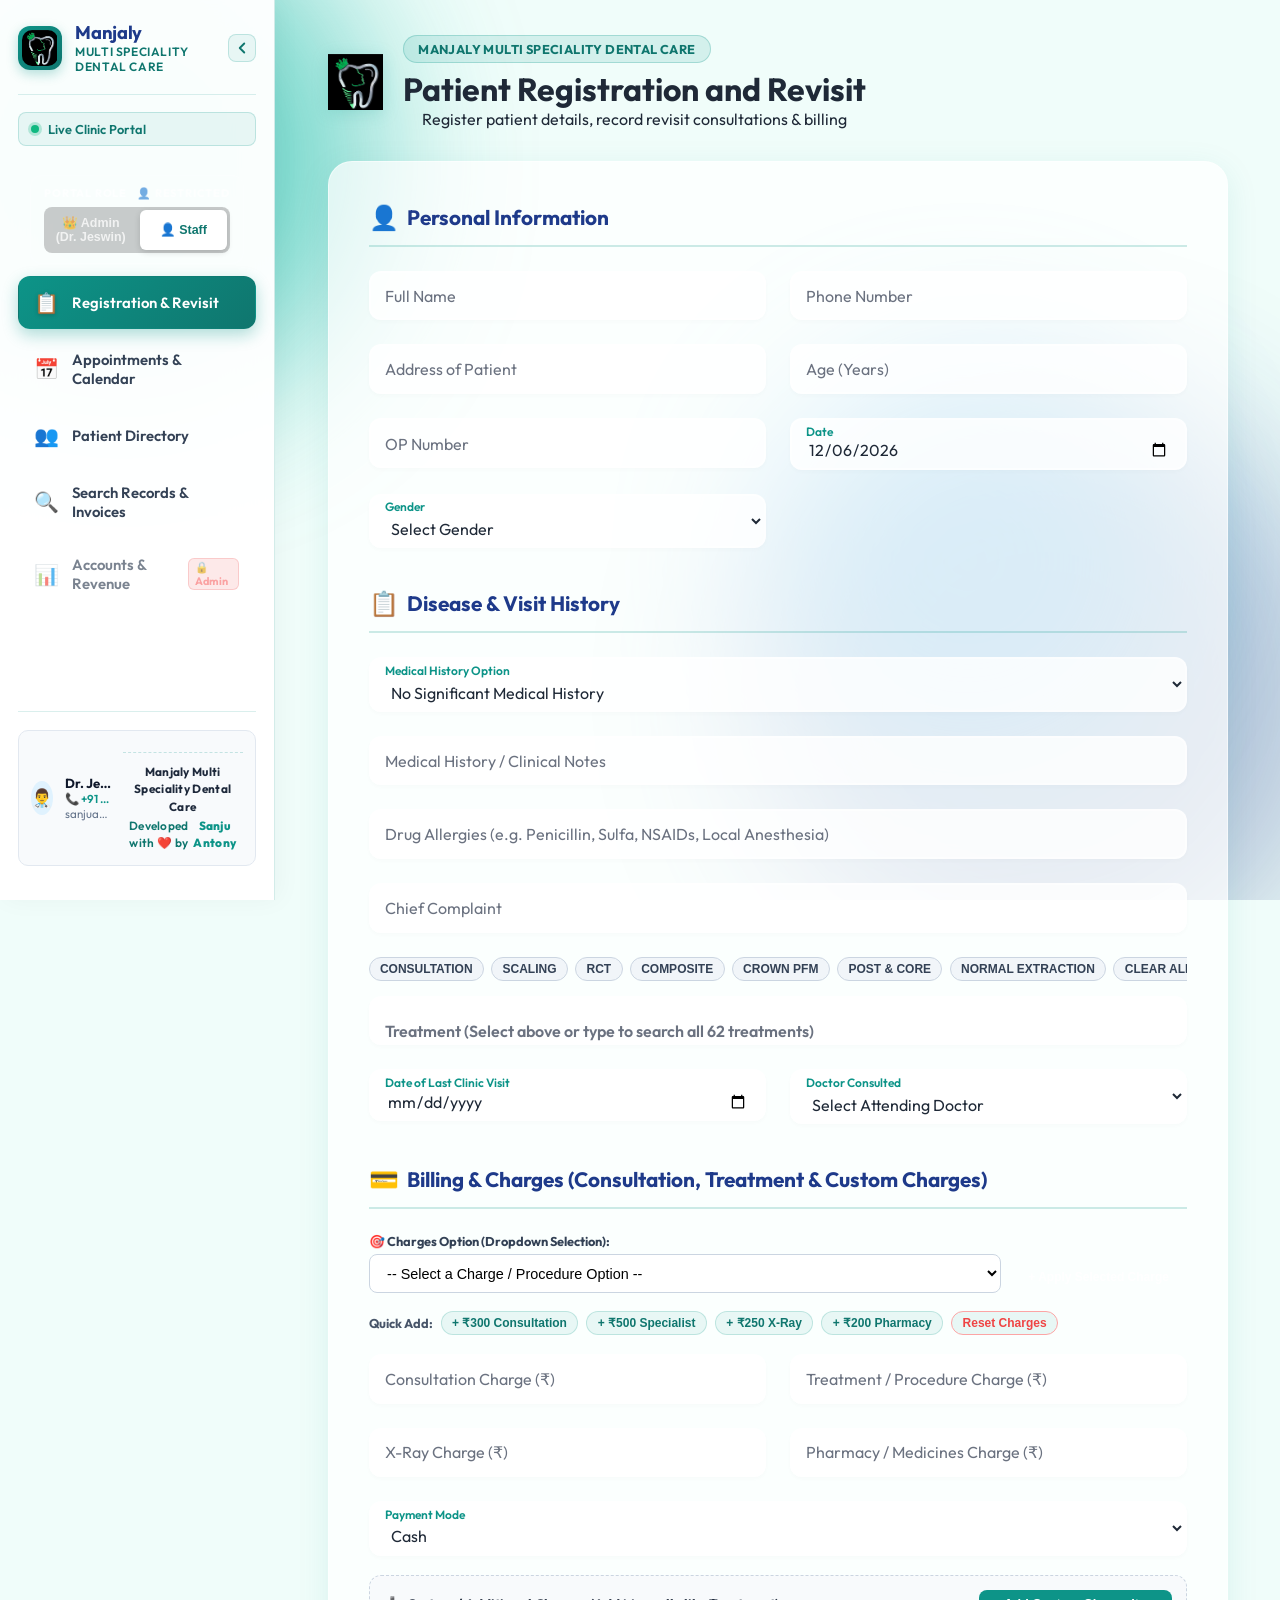
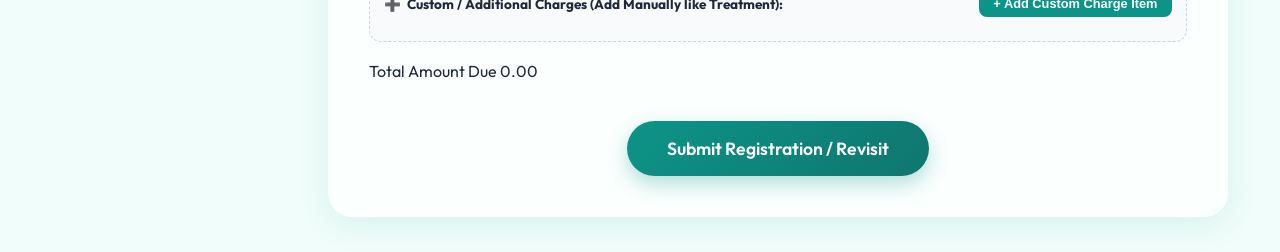
==== index.html @ 7c8c8ed0 "feat: add charges dropdown, manual treatment/custom charges, invoice treatment details & custom char" ====
<!DOCTYPE html>
<html lang="en">
<head>
    <meta charset="UTF-8">
    <meta name="viewport" content="width=device-width, initial-scale=1.0">
    <meta name="description" content="Patient Registration and Revisit Portal">
    <title>Patient Registration and Revisit</title>
    <!-- Favicon -->
    <link rel="icon" href="data:image/svg+xml,%3Csvg xmlns='http://www.w3.org/2000/svg' viewBox='0 0 24 24' fill='%230d9488'%3E%3Cpath d='M19 10.5h-5.5V5c0-.83-.67-1.5-1.5-1.5s-1.5.67-1.5 1.5v5.5H5c-.83 0-1.5.67-1.5 1.5s.67 1.5 1.5 1.5h5.5V19c0 .83.67 1.5 1.5 1.5s1.5-.67 1.5-1.5v-5.5H19c.83 0 1.5-.67 1.5-1.5s-.67-1.5-1.5-1.5z'/%3E%3C/svg%3E" type="image/svg+xml">
    
    <!-- Google Fonts -->
    <link rel="preconnect" href="https://fonts.googleapis.com">
    <link rel="preconnect" href="https://fonts.gstatic.com" crossorigin>
    <link href="https://fonts.googleapis.com/css2?family=Outfit:wght@300;400;500;600;700&display=swap" rel="stylesheet">
    
    <!-- CSS -->
    <link rel="stylesheet" href="style.css">
</head>
<body>
    <div class="background-shapes">
        <div class="shape shape-1"></div>
        <div class="shape shape-2"></div>
        <div class="shape shape-3"></div>
    </div>

    <div class="app-layout">
        <!-- Sidebar Navigation -->
        <aside class="app-sidebar" id="appSidebar">
            <div class="sidebar-brand">
                <div class="sidebar-brand-icon">
                    <img src="assets/img/logo.png" alt="Manjaly Dental Care" class="sidebar-brand-logo">
                </div>
                <div class="sidebar-brand-info">
                    <h2>Manjaly</h2>
                    <span>Multi Speciality Dental Care</span>
                </div>
                <button type="button" class="sidebar-collapse-btn" id="sidebarCollapseBtn" title="Minimize Sidebar" aria-label="Minimize sidebar">
                    <svg width="18" height="18" viewBox="0 0 24 24" fill="none" stroke="currentColor" stroke-width="2.5" stroke-linecap="round" stroke-linejoin="round"><path d="M15 18l-6-6 6-6"/></svg>
                </button>
                <button type="button" class="sidebar-close-btn" id="sidebarCloseBtn" aria-label="Close menu">&times;</button>
            </div>

            <div class="sidebar-status-pill">
                <span class="status-dot"></span>
                <span>Live Clinic Portal</span>
            </div>

            <nav class="sidebar-nav">
                <a href="index.html" class="sidebar-link active" data-tooltip="Registration & Revisit">
                    <span class="nav-icon">📋</span>
                    <span>Registration & Revisit</span>
                </a>
                <a href="appointments.html" class="sidebar-link" data-tooltip="Appointments & Calendar">
                    <span class="nav-icon">📅</span>
                    <span>Appointments & Calendar</span>
                </a>
                <a href="patients.html" class="sidebar-link" data-tooltip="Patient Directory">
                    <span class="nav-icon">👥</span>
                    <span>Patient Directory</span>
                </a>
                <a href="search.html" class="sidebar-link" data-tooltip="Search Records & Invoices">
                    <span class="nav-icon">🔍</span>
                    <span>Search Records & Invoices</span>
                </a>
                <a href="accounts.html" class="sidebar-link" data-tooltip="Accounts & Revenue">
                    <span class="nav-icon">📊</span>
                    <span>Accounts & Revenue</span>
                </a>
                <a href="pharmacy.html" class="sidebar-link" data-tooltip="Pharmacy & Stock" style="display: none !important;">
                    <span class="nav-icon">💊</span>
                    <span>Pharmacy & Stock</span>
                </a>
            </nav>

            <div class="sidebar-footer">
                <div class="sidebar-doctor-card">
                    <div class="doctor-avatar-circle">👨‍⚕️</div>
                    <div class="doctor-meta-info">
                        <div class="doc-name">Dr. Jeswin (Owner &amp; Admin)</div>
                        <div class="doc-phone"><a href="tel:9072467117" style="color: inherit; text-decoration: none;">📞 +91 9072467117</a> / <a href="tel:6238497517" style="color: inherit; text-decoration: none;">+91 6238497517</a></div>
                        <div class="doc-email">sanjuantony01@gmail.com</div>
                    </div>
                <div class="sidebar-brand-credit">
                    <div class="credit-clinic-name">Manjaly Multi Speciality Dental Care</div>
                    <div class="credit-developer">Developed with ❤️ by <strong>Sanju Antony</strong></div>
                </div>
            </div>
        </aside>

        <!-- Mobile Top Navigation Bar -->
        <header class="mobile-top-bar">
            <button type="button" class="sidebar-toggle-btn" id="sidebarToggleBtn" aria-label="Toggle Navigation">
                <span class="hamburger-line"></span>
                <span class="hamburger-line"></span>
                <span class="hamburger-line"></span>
            </button>
            <div class="mobile-brand-title">
                <img src="assets/img/logo.png" alt="Manjaly Dental Care" class="mobile-logo-img">
                <span>Manjaly Dental Care</span>
            </div>
            <a href="search.html" class="mobile-action-link" title="Search Patients">
                <span>🔍</span> Search
            </a>
        </header>

        <div class="sidebar-overlay" id="sidebarOverlay"></div>

        <!-- Main Content Area -->
        <div class="app-main-content">
            <div class="container fade-in">

        <header class="header">
            <div class="clinic-brand-hero">
                <img src="assets/img/logo.png" alt="Manjaly Multi Speciality Dental Care" class="clinic-main-logo">
                <div class="clinic-brand-headings">
                    <span class="clinic-pill-badge">Manjaly Multi Speciality Dental Care</span>
                    <h1>Patient Registration and Revisit</h1>
                    <p>Register patient details, record revisit consultations & billing</p>
                </div>
            </div>
        </header>

        <main class="form-wrapper glass-panel">
            <!-- Celebratory In-Page Success Banner -->
            <div id="formSuccessBanner" class="form-success-banner">
                <div class="success-banner-card">
                    <div class="success-banner-header">
                        <div class="success-check-circle">✓</div>
                        <div>
                            <h3 id="successBannerTitle">Patient Registered Successfully!</h3>
                            <p id="successBannerSubtitle">Patient record, clinical consultation, and invoice safely recorded in Google Sheet & Google Drive.</p>
                        </div>
                    </div>
                    <div class="success-details-chips" id="successDetailsChips">
                        <!-- Populated by script.js -->
                    </div>
                    <div class="success-actions-row">
                        <button type="button" class="success-btn primary" id="bannerViewInvoiceBtn">
                            <span>🧾</span> View & Print Invoice
                        </button>
                        <a href="appointments.html" class="success-btn secondary">
                            <span>📅</span> Book Appointment
                        </a>
                        <button type="button" class="success-btn secondary" id="bannerNewPatientBtn">
                            <span>➕</span> Register Next Patient
                        </button>
                    </div>
                </div>
            </div>

            <form id="patientForm" class="patient-form">
                
                <!-- Section 1: Personal Information -->
                <div class="form-section">
                    <h2><span class="icon">👤</span> Personal Information</h2>
                    
                    <div class="input-grid">
                        <div class="input-group">
                            <input type="text" id="fullName" name="fullName" required placeholder=" ">
                            <label for="fullName">Full Name</label>
                        </div>
                        <div class="input-group">
                            <input type="tel" id="phone" name="phone" required placeholder=" ">
                            <label for="phone">Phone Number</label>
                        </div>
                        <div class="input-group">
                            <input type="text" id="address" name="address" placeholder=" ">
                            <label for="address">Address of Patient</label>
                        </div>
                        <div class="input-group">
                            <input type="number" id="age" name="age" min="1" max="125" required placeholder=" ">
                            <label for="age">Age (Years)</label>
                        </div>
                        <div class="input-group">
                            <input type="text" id="opNumber" name="opNumber" placeholder=" " autocomplete="off">
                            <label for="opNumber">OP Number</label>
                        </div>
                        <div class="input-group">
                            <input type="date" id="registrationDate" name="registrationDate" required>
                            <label for="registrationDate" class="active-label">Date</label>
                        </div>
                        <div class="input-group">
                            <select id="gender" name="gender" required>
                                <option value="" disabled selected>Select Gender</option>
                                <option value="Male">Male</option>
                                <option value="Female">Female</option>
                                <option value="Other">Other</option>
                            </select>
                            <label for="gender" class="active-label">Gender</label>
                        </div>
                    </div>
                </div>

                <!-- Section 2: Clinical & Visit History -->
                <div class="form-section">
                    <h2><span class="icon">📋</span> Disease & Visit History</h2>
                    
                    <div class="input-grid">
                        <div class="input-group full-width">
                            <select id="medicalHistorySelect" name="medicalHistorySelect">
                                <option value="" selected>No Significant Medical History</option>
                                <option value="Diabetes">Diabetes Mellitus</option>
                                <option value="Hypertension">Hypertension (High BP)</option>
                                <option value="Diabetes & Hypertension">Diabetes & Hypertension</option>
                                <option value="Cardiac Condition">Cardiac / Heart Condition</option>
                                <option value="Asthma / Respiratory">Asthma / Respiratory</option>
                                <option value="Bleeding Disorder">Bleeding / Clotting Disorder</option>
                                <option value="Thyroid Disorder">Thyroid Disorder</option>
                                <option value="Epilepsy / Seizures">Epilepsy / Seizures</option>
                                <option value="Kidney / Liver Disease">Kidney / Liver Disease</option>
                                <option value="Other">Other Condition (Specify below)</option>
                            </select>
                            <label for="medicalHistorySelect" class="active-label">Medical History Option</label>
                        </div>
                        <div class="input-group full-width" id="medicalHistoryInputGroup">
                            <input type="text" id="medicalHistory" name="medicalHistory" placeholder=" ">
                            <label for="medicalHistory">Medical History / Clinical Notes</label>
                        </div>
                        <div class="input-group full-width">
                            <input type="text" id="drugAllergies" name="drugAllergies" placeholder=" ">
                            <label for="drugAllergies">Drug Allergies (e.g. Penicillin, Sulfa, NSAIDs, Local Anesthesia)</label>
                        </div>
                        <div class="input-group full-width" id="chiefComplaintGroup">
                            <input type="text" id="chiefComplaint" name="chiefComplaint" placeholder=" ">
                            <label for="chiefComplaint">Chief Complaint</label>
                        </div>
                        <div class="input-group full-width" id="treatmentSelectGroup">
                            <!-- Quick Treatment Chips (like the app) -->
                            <div class="quick-treatments-bar" id="regQuickTreatments">
                                <button type="button" class="treatment-chip" data-treatment="CONSULTATION">CONSULTATION</button>
                                <button type="button" class="treatment-chip" data-treatment="SCALING">SCALING</button>
                                <button type="button" class="treatment-chip" data-treatment="RCT">RCT</button>
                                <button type="button" class="treatment-chip" data-treatment="COMPOSITE">COMPOSITE</button>
                                <button type="button" class="treatment-chip" data-treatment="CROWN PFM">CROWN PFM</button>
                                <button type="button" class="treatment-chip" data-treatment="POST & CORE">POST & CORE</button>
                                <button type="button" class="treatment-chip" data-treatment="NORMAL EXTRACTION">NORMAL EXTRACTION</button>
                                <button type="button" class="treatment-chip" data-treatment="CLEAR ALIGNERS">CLEAR ALIGNERS</button>
                            </div>
                            <div class="treatment-suggest-wrap">
                                <input type="text" id="treatmentInput" name="treatment" placeholder=" " autocomplete="off" list="treatmentsDatalist">
                                <label for="treatmentInput" class="active-label">Treatment (Select above or type to search all 62 treatments)</label>
                                <div id="regTreatmentDropdown" class="treatment-suggest-dropdown" style="display: none;"></div>
                            </div>
                            <!-- Hidden inputs for backward compatibility -->
                            <input type="hidden" id="treatmentSelect" name="treatmentSelect" value="">
                            <input type="hidden" id="customTreatment" name="customTreatment" value="">
                        </div>
                        <datalist id="treatmentsDatalist">
                            <option value="POST & CORE">
                            <option value="CROWN METAL">
                            <option value="CROWN PFM">
                            <option value="CROWN PFZ">
                            <option value="EMAX CROWN, VENEER, INLAY">
                            <option value="CROWN REMOVAL">
                            <option value="ACRYLIC PARTIAL DENTURE">
                            <option value="FLEXIBLE PARTIAL DENTURE">
                            <option value="COMPLETE DENTURE">
                            <option value="FLEXIBLE">
                            <option value="BPS">
                            <option value="SS CROWNS">
                            <option value="SCALING">
                            <option value="GINGIVECTOMY">
                            <option value="SUBGINGIVAL SCALING/ CURETTAGE">
                            <option value="GRAFT">
                            <option value="DEPIGMENTATION">
                            <option value="PERIODONTAL FLAP">
                            <option value="SPLINTING">
                            <option value="LASER">
                            <option value="PULPOTOMY/ PULPECTOMY">
                            <option value="PIT & FISSURE SEALANTS">
                            <option value="FLUORIDE APPPLICATIONS">
                            <option value="SPACE MAINTAINERS">
                            <option value="PREFORMED ZIRCONIA">
                            <option value="BLEACHING">
                            <option value="DENTAL IMPLANTS">
                            <option value="REGISTRATION">
                            <option value="CONSULTATION">
                            <option value="SPECIALIST CONSULTATION">
                            <option value="DENTAL RADIOGRAPHS">
                            <option value="GLASS IONOMER">
                            <option value="AMALGAM">
                            <option value="COMPOSITE">
                            <option value="RCT">
                            <option value="RE RCT">
                            <option value="MICROSCOPE RCT">
                            <option value="APICECTOMY">
                            <option value="MTA">
                            <option value="DECIDUOUS TOOTH EXTRACTION">
                            <option value="NORMAL EXTRACTION">
                            <option value="DIFFICULT EXTRACTION">
                            <option value="3RD MOLAR">
                            <option value="CANINE IMPACTION">
                            <option value="INCISION AND DRAINAGE">
                            <option value="VESTIBULOPLASTY">
                            <option value="ALVEOLOPLASTY">
                            <option value="OPERCULECTOMY">
                            <option value="FIXED ORTHODONTICS PREADJUSTED">
                            <option value="FIXED ORTHODONTICS PREADJUSTED- TOOTH COLORED">
                            <option value="FIXED- SELF LIGATING">
                            <option value="HAWLEYS APPLIANCE- ACTIVE">
                            <option value="RETENTION APPLIANCE- PASSIVE">
                            <option value="FIXED LINGUAL RETAINERS">
                            <option value="VACCUFORM RETAINERS-">
                            <option value="ORAL SCREEN">
                            <option value="MYO FUNCTIONAL FIXED">
                            <option value="MYOFUNCTIONAL REMOVABLE">
                            <option value="CLEAR ALIGNERS">
                        </datalist>
                        <div class="input-group">
                            <input type="date" id="lastVisitDate" name="lastVisitDate" placeholder=" ">
                            <label for="lastVisitDate" class="active-label">Date of Last Clinic Visit</label>
                        </div>
                        <div class="input-group">
                            <select id="doctorSelect">
                                <option value="" disabled selected>Select Attending Doctor</option>
                                <optgroup label="Doctors">
                                    <option value="Dr. Jeswin Jose BDS">Dr. Jeswin Jose BDS (Doctor)</option>
                                    <option value="Dr. Olevia Emmatty Joseph BDS">Dr. Olevia Emmatty Joseph BDS (Doctor)</option>
                                    <option value="Dr. Antony Davis BDS">Dr. Antony Davis BDS (Doctor)</option>
                                </optgroup>
                                <optgroup label="Consultant Specialists">
                                    <option value="Dr. Megha Manjunath MDS (Dept.of Orthodontics)">Dr. Megha Manjunath MDS - Dept.of Orthodontics (പല്ല് നിരയാക്കുന്ന വിഭാഗം)</option>
                                    <option value="Dr. Akshay.M MDS (Dept.of Oral Surgery)">Dr. Akshay.M MDS - Dept.of Oral Surgery (മുഖ താടിയെല്ല് ശസ്ത്രക്രിയ വിഭാഗം)</option>
                                    <option value="Dr. Jimmy George MDS (Dept.of Endodontics)">Dr. Jimmy George MDS - Dept.of Endodontics (ദന്തവേരുചികിത്സാ വിഭാഗം)</option>
                                    <option value="Dr. Reji Gopalan MDS (Dept.of Prosthodontics)">Dr. Reji Gopalan MDS - Dept.of Prosthodontics (കൃത്രിമ ദന്തരൂപകല്പന വിഭാഗം)</option>
                                    <option value="Dr. Amritha Prabhakar MDS (Dept.of Pedodontics)">Dr. Amritha Prabhakar MDS - Dept.of Pedodontics (കുട്ടികളുടെ ദന്തരോഗ വിഭാഗം)</option>
                                    <option value="Dr. Anurag Vinod Kumar MDS (Dept.of Pedodontics)">Dr. Anurag Vinod Kumar MDS - Dept.of Pedodontics (കുട്ടികളുടെ ദന്തരോഗ വിഭാഗം)</option>
                                    <option value="Dr. Sharath MDS (Dept.of Periodontics)">Dr. Sharath MDS - Dept.of Periodontics</option>
                                </optgroup>
                                <option value="Other">Other / Type Doctor Name Manually...</option>
                            </select>
                            <label for="doctorSelect" class="active-label">Doctor Consulted</label>
                        </div>
                        <div class="input-group" id="doctorConsultedGroup" style="display: none;">
                            <input type="text" id="doctorConsulted" name="doctorConsulted" placeholder=" ">
                            <label for="doctorConsulted">Type Doctor Name Manually</label>
                        </div>
                    </div>
                </div>

                <!-- Section 3: Billing & Charges -->
                <div class="form-section">
                    <h2><span class="icon">💳</span> Billing & Charges (Consultation, Treatment & Custom Charges)</h2>
                    
                    <!-- Dropdown for standard and custom charges -->
                    <div class="charge-select-row" style="margin-bottom: 1.1rem; display: flex; gap: 10px; flex-wrap: wrap; align-items: flex-end;">
                        <div style="flex: 1; min-width: 260px;">
                            <label for="chargeOptionSelect" style="display: block; font-size: 0.8rem; font-weight: 700; color: #334155; margin-bottom: 5px;">
                                🎯 Charges Option (Dropdown Selection):
                            </label>
                            <select id="chargeOptionSelect" style="width: 100%; padding: 0.6rem 0.85rem; border-radius: 8px; border: 1.5px solid #cbd5e1; font-size: 0.9rem; background: #fff;">
                                <option value="" selected>-- Select a Charge / Procedure Option --</option>
                                <optgroup label="🩺 Consultation Charges">
                                    <option value="consultation:300">Doctor Consultation (₹300)</option>
                                    <option value="consultation:500">Specialist Consultation (₹500)</option>
                                    <option value="consultation:0">Free Consultation (₹0)</option>
                                </optgroup>
                                <optgroup label="🩻 Diagnostic & X-Ray">
                                    <option value="xray:250">Dental Radiograph / IOPA (₹250)</option>
                                    <option value="xray:500">OPG Panoramic X-Ray (₹500)</option>
                                </optgroup>
                                <optgroup label="💊 Pharmacy / Medicines">
                                    <option value="pharmacy:200">Pharmacy Standard Pack (₹200)</option>
                                    <option value="pharmacy:350">Extended Medicine Pack (₹350)</option>
                                </optgroup>
                                <optgroup label="🦷 Dental Procedures & Treatments">
                                    <option value="treatment:SCALING:1000">SCALING & POLISHING (₹1,000)</option>
                                    <option value="treatment:COMPOSITE:800">COMPOSITE RESTORATION / FILLING (₹800)</option>
                                    <option value="treatment:RCT:2500">ROOT CANAL TREATMENT - RCT (₹2,500)</option>
                                    <option value="treatment:NORMAL EXTRACTION:500">NORMAL EXTRACTION (₹500)</option>
                                    <option value="treatment:DIFFICULT EXTRACTION:1500">DIFFICULT EXTRACTION (₹1,500)</option>
                                    <option value="treatment:CROWN PFM:3000">CROWN PFM (₹3,000)</option>
                                    <option value="treatment:POST & CORE:1500">POST & CORE (₹1,500)</option>
                                    <option value="treatment:CLEAR ALIGNERS:35000">CLEAR ALIGNERS (₹35,000)</option>
                                    <option value="treatment:BLEACHING:5000">BLEACHING / WHITENING (₹5,000)</option>
                                </optgroup>
                                <option value="manual">➕ Other / Add Custom Charge Manually...</option>
                            </select>
                        </div>
                        <button type="button" id="applyChargeOptionBtn" class="preset-chip" style="padding: 0.6rem 1.1rem; background: var(--primary-teal); color: white; border: none; font-weight: 700; border-radius: 8px; cursor: pointer;">
                            + Apply Selected Charge
                        </button>
                    </div>

                    <div class="charge-presets-row" style="margin-bottom: 1.2rem;">
                        <span style="font-size: 0.8rem; font-weight: 700; color: #475569; display: flex; align-items: center;">Quick Add:</span>
                        <button type="button" class="preset-chip" data-type="consultation" data-amt="300">+ ₹300 Consultation</button>
                        <button type="button" class="preset-chip" data-type="consultation" data-amt="500">+ ₹500 Specialist</button>
                        <button type="button" class="preset-chip" data-type="xray" data-amt="250">+ ₹250 X-Ray</button>
                        <button type="button" class="preset-chip" data-type="pharmacy" data-amt="200">+ ₹200 Pharmacy</button>
                        <button type="button" class="preset-chip" data-action="clear" style="color: #ef4444; border-color: #fca5a5;">Reset Charges</button>
                    </div>

                    <div class="input-grid">
                        <div class="input-group">
                            <input type="number" id="consultationCharge" name="consultationCharge" min="0" step="any" placeholder=" ">
                            <label for="consultationCharge">Consultation Charge (₹)</label>
                        </div>
                        <div class="input-group">
                            <input type="number" id="treatmentCharge" name="treatmentCharge" min="0" step="any" placeholder=" ">
                            <label for="treatmentCharge" id="treatmentChargeLabel">Treatment / Procedure Charge (₹)</label>
                        </div>
                        <div class="input-group">
                            <input type="number" id="xrayCharge" name="xrayCharge" min="0" step="any" placeholder=" ">
                            <label for="xrayCharge">X-Ray Charge (₹)</label>
                        </div>
                        <div class="input-group">
                            <input type="number" id="pharmacyCharge" name="pharmacyCharge" min="0" step="any" placeholder=" ">
                            <label for="pharmacyCharge">Pharmacy / Medicines Charge (₹)</label>
                        </div>
                        <div class="input-group full-width">
                            <select id="paymentMode" name="paymentMode">
                                <option value="Cash" selected>Cash</option>
                                <option value="UPI / Online">UPI / Online</option>
                                <option value="Card">Card</option>
                                <option value="Pending">Payment Pending</option>
                            </select>
                            <label for="paymentMode" class="active-label">Payment Mode</label>
                        </div>
                    </div>

                    <!-- Custom / Additional Manual Charges Block -->
                    <div class="custom-charges-block" style="margin-top: 1.2rem; background: #f8fafc; border: 1.5px dashed #cbd5e1; border-radius: 12px; padding: 14px;">
                        <div style="display: flex; justify-content: space-between; align-items: center; margin-bottom: 10px; flex-wrap: wrap; gap: 8px;">
                            <span style="font-size: 0.85rem; font-weight: 700; color: #1e293b; display: flex; align-items: center; gap: 6px;">
                                <span>➕</span> Custom / Additional Charges (Add Manually like Treatment):
                            </span>
                            <button type="button" id="addCustomChargeBtn" class="preset-chip" style="background: #0d9488; color: #fff; font-size: 0.8rem; font-weight: 700; padding: 6px 14px; border: none; border-radius: 8px;">
                                + Add Custom Charge Item
                            </button>
                        </div>
                        <div id="customChargesList" class="custom-charges-list">
                            <!-- Dynamic custom charge rows will be appended here -->
                        </div>
                        <datalist id="customChargePresetsList">
                            <option value="Scaling & Polishing">
                            <option value="Root Canal Treatment (RCT)">
                            <option value="Tooth Extraction">
                            <option value="Composite Restoration / Filling">
                            <option value="Crown PFM / Ceramic">
                            <option value="Flexible Denture">
                            <option value="Dental Radiograph / RVG">
                            <option value="Specialist Procedure Fee">
                            <option value="Lab & Fabricating Charges">
                            <option value="Suture Removal & Dressing">
                            <option value="Local Anesthesia Kit">
                        </datalist>
                    </div>

                    <div class="input-grid" style="margin-top: 1.2rem;">
                        <div class="input-group full-width">
                            <div class="total-summary-banner">
                                <span class="total-label">Total Amount Due</span>
                                <span class="total-amount-val" id="displayTotal">0.00</span>
                            </div>
                            <input type="hidden" id="totalAmount" name="totalAmount" value="0">
                        </div>
                    </div>
                </div>

                <div class="form-actions">
                    <button type="submit" class="submit-btn" id="submitBtn">
                        <span class="btn-text">Submit Registration / Revisit</span>
                        <div class="loader" id="btnLoader" style="display: none;"></div>
                    </button>
                </div>
                
                <div id="formMessage" class="form-message"></div>
            </form>
        </main>
        </div><!-- /.container -->
        </div><!-- /.app-main-content -->
    </div><!-- /.app-layout -->

    <!-- Invoice Modal -->
    <div id="invoiceModalOverlay" class="invoice-modal-overlay">
        <div class="invoice-modal">
            <div class="modal-header-bar">
                <h3><span>🧾</span> Patient Invoice Receipt</h3>
                <button type="button" class="btn-close-modal" id="closeInvoiceModalBtn">&times;</button>
            </div>
            
            <div class="invoice-paper" id="invoicePaper">
                <!-- Hospital Name & Branding -->
                <div class="inv-hospital-brand">
                    <img src="assets/img/logo.png" alt="Manjaly Dental Care Logo" class="inv-brand-logo-img">
                    <div class="inv-hospital-name">MANJALY MULTI SPECIALITY DENTAL CARE</div>
                    <div class="inv-hospital-sub">Valakkavu, above MJ supermarket, Thrissur, Kerala 680751</div>
                    <div class="inv-hospital-contact">Phone: +91 9072467117, +91 6238497517 • Email: manjalymdc@gmail.com</div>
                </div>

                <div class="inv-doc-header">
                    <div>
                        <div class="inv-doc-title"><span>🏥</span> Clinical Patient Invoice</div>
                        <div class="inv-doc-sub">Official Consultation & Medical Services Receipt</div>
                    </div>
                    <div class="inv-doc-meta">
                        <div class="inv-num-tag" id="invModalNumber">INV-20261013-0000</div>
                        <div class="inv-date-tag" id="invModalDate">Date: 2026-10-13</div>
                    </div>
                </div>

                <div class="inv-patient-card">
                    <div>
                        <div class="inv-field-label">Patient Name</div>
                        <div class="inv-field-val" id="invModalPatientName">-</div>
                    </div>
                    <div>
                        <div class="inv-field-label">Phone Number</div>
                        <div class="inv-field-val" id="invModalPhone">-</div>
                    </div>
                    <div>
                        <div class="inv-field-label">Age</div>
                        <div class="inv-field-val" id="invModalDob">-</div>
                    </div>
                    <div>
                        <div class="inv-field-label">Doctor Consulted</div>
                        <div class="inv-field-val" id="invModalDoctor">-</div>
                    </div>
                    <div>
                        <div class="inv-field-label">Payment Status</div>
                        <div class="inv-field-val" id="invModalPayment">PAID (Cash)</div>
                    </div>
                    <div>
                        <div class="inv-field-label">OP Number / Mode</div>
                        <div class="inv-field-val" id="invModalOp">Official Receipt</div>
                    </div>
                    <div style="grid-column: span 2;">
                        <div class="inv-field-label">Treatment / Clinical Procedure</div>
                        <div class="inv-field-val" id="invModalTreatment" style="color: var(--primary-dark); font-weight: 700;">-</div>
                    </div>
                </div>

                <table class="inv-table">
                    <thead>
                        <tr>
                            <th>#</th>
                            <th>Description</th>
                            <th>Amount (₹)</th>
                        </tr>
                    </thead>
                    <tbody id="invModalTableBody">
                        <tr>
                            <td>1</td>
                            <td>Doctor Consultation Charge</td>
                            <td id="invModalConsultation">0.00</td>
                        </tr>
                        <tr>
                            <td>2</td>
                            <td>X-Ray Examination Charge</td>
                            <td id="invModalXray">0.00</td>
                        </tr>
                        <tr>
                            <td>3</td>
                            <td>Pharmacy / Medicines Charge</td>
                            <td id="invModalPharmacy">0.00</td>
                        </tr>
                        <tr class="total-row">
                            <td colspan="2" style="text-align: right;">Total Amount:</td>
                            <td id="invModalTotal">0.00</td>
                        </tr>
                    </tbody>
                </table>

                <!-- Signatures & Hospital Seal Row for Black and White Printing -->
                <div class="inv-signatures-row" style="display: flex; justify-content: space-between; align-items: flex-end; margin-top: 1.5rem;">
                    <div class="inv-sign-col" style="text-align: center;">
                        <div class="inv-sign-wrap" style="display: flex; justify-content: center; align-items: flex-end; gap: 6px; margin-bottom: 4px;">
                            <img src="assets/img/sign.jpg" onerror="this.onerror=null; if(typeof window!=='undefined'&&window.INVOICE_SIGN_BASE64){this.src=window.INVOICE_SIGN_BASE64;}else if(this.src.indexOf('assets/sign.jpg')===-1){this.src='assets/sign.jpg';}else{this.src='assets/img/Sign.jpg';}" alt="Doctor Signature" class="inv-seal-img" id="invModalSign" style="max-height: 52px; max-width: 90px; object-fit: contain;">
                            <img src="assets/img/seal.jpg" onerror="this.onerror=null; if(typeof window!=='undefined'&&window.INVOICE_DR_SEAL_BASE64){this.src=window.INVOICE_DR_SEAL_BASE64;}else{this.src='assets/img/drseal.jpg';}" alt="Doctor Seal" class="inv-seal-img" id="invModalDrSeal" style="max-height: 52px; max-width: 75px; object-fit: contain;">
                        </div>
                        <div class="inv-sign-space" style="height: 12px; border-bottom: 1px solid #334155;"></div>
                        <div class="inv-sign-label" style="font-size: 0.75rem; font-weight: 700; color: #475569; margin-top: 4px;">Doctor's Seal & Signature</div>
                    </div>
                    <div class="inv-sign-col" style="text-align: center;">
                        <img src="assets/img/Hospital Seal.jpg" alt="Authorized Hospital Seal" class="inv-seal-img" id="invModalSeal" style="max-height: 58px; max-width: 130px; object-fit: contain; margin-bottom: 4px;">
                        <div class="inv-sign-space" style="height: 12px; border-bottom: 1px solid #334155;"></div>
                        <div class="inv-sign-label" style="font-size: 0.75rem; font-weight: 700; color: #475569; margin-top: 4px;">Authorized Hospital Seal</div>
                    </div>
                </div>

                <div class="inv-hospital-footer">
                    * Computer generated clinical invoice issued by Manjaly Multi Speciality Dental Care. Valid for all official and medical claim purposes.
                </div>

                <div class="inv-drive-notice" id="invDriveNotice" style="display: none;">
                    <span>📁</span> 
                    <span>Stored in Google Drive: <a href="#" target="_blank" id="invDriveLink">Open File in Google Drive</a></span>
                </div>
            </div>

            <div class="modal-footer-actions">
                <button type="button" class="btn-bw-toggle" id="toggleBwModeBtn" title="Toggle Black & White print preview">
                    <span>🌓</span> B&W Mode
                </button>
                <button type="button" class="btn-whatsapp-inv" id="shareWhatsappBtn">
                    <span>💬</span> Share to WhatsApp
                </button>
                <button type="button" class="btn-print-inv" id="printInvoiceBtn">
                    <span>🖨️</span> Print Invoice (B&W Compatible)
                </button>
                <button type="button" class="btn-download-inv" id="downloadInvoiceBtn">
                    <span>📥</span> Download Invoice
                </button>
                <button type="button" class="btn-close-inv" id="doneInvoiceBtn">
                    Done
                </button>
            </div>
        </div>
    </div>

    <!-- Toast Notification Container -->
    <div class="toast-container" id="toastContainer"></div>

    <script src="assets/img/invoice-assets.js"></script>
    <script src="sidebar.js"></script>
    <script src="script.js"></script>
</body>
</html>
---- style.css ----
:root {
    --primary-color: #0d9488; /* Teal */
    --primary-light: #14b8a6;
    --primary-dark: #0f766e;
    --secondary-color: #1e3a8a; /* Deep Blue */
    --text-main: #1f2937;
    --text-muted: #6b7280;
    --bg-main: #f0fdfa; /* Very light teal/mint background */
    --white: #ffffff;
    --error: #ef4444;
    --success: #10b981;
    --glass-bg: rgba(255, 255, 255, 0.7);
    --glass-border: rgba(255, 255, 255, 0.5);
    --glass-shadow: 0 8px 32px rgba(13, 148, 136, 0.1);
}

* {
    margin: 0;
    padding: 0;
    box-sizing: border-box;
}

body {
    font-family: 'Outfit', sans-serif;
    background-color: var(--bg-main);
    color: var(--text-main);
    min-height: 100vh;
    margin: 0;
    padding: 0;
    position: relative;
    overflow-x: hidden;
}

/* Background animated shapes */
.background-shapes {
    position: fixed;
    top: 0;
    left: 0;
    width: 100vw;
    height: 100vh;
    z-index: -1;
    overflow: hidden;
}

.shape {
    position: absolute;
    filter: blur(80px);
    opacity: 0.6;
    border-radius: 50%;
    animation: float 20s infinite ease-in-out alternate;
}

.shape-1 {
    top: -10%;
    left: -10%;
    width: 500px;
    height: 500px;
    background: var(--primary-light);
    animation-delay: 0s;
}

.shape-2 {
    bottom: -10%;
    right: -5%;
    width: 600px;
    height: 600px;
    background: var(--secondary-color);
    animation-delay: -5s;
    opacity: 0.3;
}

.shape-3 {
    top: 40%;
    left: 60%;
    width: 400px;
    height: 400px;
    background: #38bdf8;
    animation-delay: -10s;
    opacity: 0.4;
}

@keyframes float {
    0% { transform: translate(0, 0) scale(1); }
    100% { transform: translate(50px, 50px) scale(1.1); }
}

.container {
    width: 100%;
    max-width: 800px;
    z-index: 1;
}

.fade-in {
    animation: fadeIn 0.8s ease-out forwards;
}

@keyframes fadeIn {
    from { opacity: 0; transform: translateY(20px); }
    to { opacity: 1; transform: translateY(0); }
}

.header {
    text-align: center;
    margin-bottom: 2rem;
}

.header-badge {
    display: inline-flex;
    align-items: center;
    gap: 0.5rem;
    background: rgba(13, 148, 136, 0.12);
    color: var(--primary-dark);
    padding: 0.45rem 1.1rem;
    border-radius: 50px;
    font-size: 0.9rem;
    font-weight: 600;
    margin-bottom: 0.85rem;
    border: 1px solid rgba(13, 148, 136, 0.25);
    backdrop-filter: blur(8px);
    box-shadow: 0 2px 8px rgba(13, 148, 136, 0.08);
}

.badge-icon {
    font-size: 1rem;
}

/* Manjaly Multi Speciality Dental Care - Logo & Brand Display */
.logo,
.clinic-main-logo {
    display: inline-block !important;
    height: 56px;
    width: auto;
    max-width: 170px;
    object-fit: contain;
    filter: drop-shadow(0 3px 8px rgba(13, 148, 136, 0.18));
    transition: transform 0.25s ease;
}

.clinic-main-logo:hover {
    transform: scale(1.03);
}

.clinic-brand-hero {
    display: flex;
    align-items: center;
    gap: 1.25rem;
    margin-bottom: 0.85rem;
    flex-wrap: wrap;
}

.clinic-brand-headings {
    display: flex;
    flex-direction: column;
}

.clinic-pill-badge {
    display: inline-flex;
    align-items: center;
    gap: 0.4rem;
    background: rgba(13, 148, 136, 0.12);
    color: #0f766e;
    padding: 0.32rem 0.9rem;
    border-radius: 50px;
    font-size: 0.8rem;
    font-weight: 700;
    margin-bottom: 0.35rem;
    border: 1px solid rgba(13, 148, 136, 0.25);
    letter-spacing: 0.4px;
    text-transform: uppercase;
    width: fit-content;
}

.sidebar-brand-logo {
    width: 36px;
    height: 36px;
    object-fit: contain;
    border-radius: 10px;
    display: block;
}

.mobile-logo-img {
    width: 28px;
    height: 28px;
    object-fit: contain;
    border-radius: 6px;
    display: inline-block;
    vertical-align: middle;
}

.inv-brand-logo-img {
    height: 50px;
    max-width: 160px;
    object-fit: contain;
    margin: 0 auto 0.5rem auto;
    display: block;
}

.header-text h1 {
    font-size: 2.2rem;
    font-weight: 700;
    color: var(--secondary-color);
    margin-bottom: 0.5rem;
    letter-spacing: -0.5px;
}

.header-text p {
    font-size: 1.1rem;
    color: var(--primary-dark);
    font-weight: 500;
}

.glass-panel {
    background: var(--glass-bg);
    backdrop-filter: blur(16px);
    -webkit-backdrop-filter: blur(16px);
    border: 1px solid var(--glass-border);
    border-radius: 24px;
    padding: 2.5rem;
    box-shadow: var(--glass-shadow);
}

.form-section {
    margin-bottom: 2.5rem;
}

.form-section h2 {
    font-size: 1.3rem;
    color: var(--secondary-color);
    margin-bottom: 1.5rem;
    display: flex;
    align-items: center;
    gap: 0.5rem;
    border-bottom: 2px solid rgba(13, 148, 136, 0.2);
    padding-bottom: 0.8rem;
}

.form-section .icon {
    font-size: 1.5rem;
}

.input-grid {
    display: grid;
    grid-template-columns: 1fr 1fr;
    gap: 1.5rem;
}

.input-group {
    position: relative;
    display: flex;
    flex-direction: column;
}

.input-group.full-width {
    grid-column: 1 / -1;
}

.input-group input,
.input-group select,
.input-group textarea {
    width: 100%;
    padding: 1.2rem 1rem 0.4rem 1rem;
    font-family: inherit;
    font-size: 1rem;
    color: var(--text-main);
    background: rgba(255, 255, 255, 0.8);
    border: 2px solid rgba(255, 255, 255, 0.5);
    border-radius: 12px;
    outline: none;
    transition: all 0.3s ease;
    box-shadow: 0 2px 4px rgba(0,0,0,0.02);
}

.input-group textarea {
    padding-top: 1.5rem;
    resize: vertical;
    min-height: 100px;
}

.input-group input:focus,
.input-group select:focus,
.input-group textarea:focus {
    border-color: var(--primary-light);
    background: var(--white);
    box-shadow: 0 4px 12px rgba(13, 148, 136, 0.15);
}

.input-group label {
    position: absolute;
    top: 50%;
    left: 1rem;
    transform: translateY(-50%);
    font-size: 1rem;
    color: var(--text-muted);
    pointer-events: none;
    transition: all 0.25s ease;
}

.input-group textarea ~ label {
    top: 1.5rem;
    transform: none;
}

/* Fix placeholder vs floating label overlap clash */
.input-group input::placeholder,
.input-group textarea::placeholder {
    color: #94a3b8;
    font-size: 0.95rem;
    line-height: normal;
    opacity: 0;
    transition: opacity 0.2s ease;
}

.input-group input:focus::placeholder,
.input-group textarea:focus::placeholder {
    opacity: 0.8;
}

/* Floating label magic */
.input-group input:focus ~ label,
.input-group input:not(:placeholder-shown) ~ label,
.input-group textarea:focus ~ label,
.input-group textarea:not(:placeholder-shown) ~ label,
.input-group select ~ label,
.input-group input[type="date"] ~ label,
.input-group input[type="time"] ~ label,
.active-label {
    top: 0.35rem;
    transform: none !important;
    font-size: 0.75rem;
    color: var(--primary-color);
    font-weight: 600;
}

.input-group select {
    padding-top: 1.4rem;
    padding-bottom: 0.4rem;
}

.form-actions {
    margin-top: 2rem;
    display: flex;
    justify-content: center;
}

.submit-btn {
    background: linear-gradient(135deg, var(--primary-color), var(--primary-dark));
    color: var(--white);
    font-size: 1.1rem;
    font-weight: 600;
    font-family: inherit;
    border: none;
    border-radius: 50px;
    padding: 1rem 2.5rem;
    cursor: pointer;
    position: relative;
    overflow: hidden;
    transition: all 0.3s ease;
    box-shadow: 0 8px 20px rgba(13, 148, 136, 0.3);
    display: flex;
    justify-content: center;
    align-items: center;
    min-width: 200px;
}

.submit-btn:hover {
    transform: translateY(-2px);
    box-shadow: 0 10px 25px rgba(13, 148, 136, 0.4);
}

.submit-btn:active {
    transform: translateY(1px);
}

.submit-btn:disabled {
    background: var(--text-muted);
    cursor: not-allowed;
    transform: none;
    box-shadow: none;
}

.loader {
    width: 20px;
    height: 20px;
    border: 3px solid rgba(255,255,255,0.3);
    border-radius: 50%;
    border-top-color: var(--white);
    animation: spin 1s ease-in-out infinite;
}

@keyframes spin {
    to { transform: rotate(360deg); }
}

/* Toast Notification System */
.toast-container {
    position: fixed;
    top: 24px;
    right: 24px;
    z-index: 9999;
    display: flex;
    flex-direction: column;
    gap: 12px;
    pointer-events: none;
    max-width: 420px;
    width: calc(100% - 48px);
}

.toast-item {
    pointer-events: auto;
    background: #ffffff;
    border-radius: 14px;
    padding: 1rem 1.2rem;
    box-shadow: 0 12px 36px rgba(15, 23, 42, 0.16), 0 2px 8px rgba(13, 148, 136, 0.08);
    border: 1px solid rgba(13, 148, 136, 0.2);
    display: flex;
    align-items: flex-start;
    gap: 0.85rem;
    position: relative;
    overflow: hidden;
    animation: toastSlideIn 0.35s cubic-bezier(0.16, 1, 0.3, 1) forwards;
    transition: all 0.25s ease;
}

@keyframes toastSlideIn {
    from { opacity: 0; transform: translateX(50px) scale(0.95); }
    to { opacity: 1; transform: translateX(0) scale(1); }
}

.toast-item.closing {
    opacity: 0;
    transform: translateX(30px) scale(0.95);
}

.toast-icon {
    width: 36px;
    height: 36px;
    border-radius: 10px;
    display: flex;
    align-items: center;
    justify-content: center;
    font-size: 1.2rem;
    flex-shrink: 0;
}

.toast-item.success .toast-icon {
    background: #dcfce7;
    color: #16a34a;
}

.toast-item.error .toast-icon {
    background: #fee2e2;
    color: #dc2626;
}

.toast-body {
    flex: 1;
}

.toast-title {
    font-size: 0.95rem;
    font-weight: 700;
    color: #0f172a;
    margin-bottom: 2px;
}

.toast-msg {
    font-size: 0.84rem;
    color: #475569;
    line-height: 1.35;
}

.toast-close-btn {
    background: none;
    border: none;
    color: #94a3b8;
    font-size: 1.2rem;
    cursor: pointer;
    padding: 0 4px;
    line-height: 1;
}
.toast-close-btn:hover { color: #334155; }

.toast-progress {
    position: absolute;
    bottom: 0;
    left: 0;
    height: 3px;
    background: linear-gradient(90deg, #0d9488, #10b981);
    width: 100%;
    animation: toastTimer 5s linear forwards;
}

@keyframes toastTimer {
    from { width: 100%; }
    to { width: 0%; }
}

/* In-Page Celebratory Success Banner */
.form-success-banner {
    display: none;
    margin-bottom: 2rem;
    animation: bounceIn 0.5s cubic-bezier(0.16, 1, 0.3, 1) forwards;
}

@keyframes bounceIn {
    from { opacity: 0; transform: translateY(-16px) scale(0.98); }
    to { opacity: 1; transform: translateY(0) scale(1); }
}

.form-success-banner.active {
    display: block;
}

.success-banner-card {
    background: linear-gradient(135deg, #f0fdf4 0%, #ecfdf5 100%);
    border: 2px solid #86efac;
    border-radius: 18px;
    padding: 1.6rem;
    box-shadow: 0 10px 30px rgba(16, 185, 129, 0.12);
    position: relative;
}

.success-banner-header {
    display: flex;
    align-items: center;
    gap: 1rem;
    margin-bottom: 1rem;
}

.success-check-circle {
    width: 48px;
    height: 48px;
    border-radius: 50%;
    background: #10b981;
    color: #ffffff;
    display: flex;
    align-items: center;
    justify-content: center;
    font-size: 1.6rem;
    box-shadow: 0 6px 16px rgba(16, 185, 129, 0.35);
    flex-shrink: 0;
}

.success-banner-header h3 {
    font-size: 1.25rem;
    font-weight: 700;
    color: #14532d;
    margin: 0;
}

.success-banner-header p {
    font-size: 0.88rem;
    color: #15803d;
    margin: 2px 0 0 0;
}

.success-details-chips {
    display: flex;
    flex-wrap: wrap;
    gap: 0.6rem;
    margin-bottom: 1.2rem;
}

.success-chip {
    background: #ffffff;
    border: 1px solid #bbf7d0;
    padding: 0.4rem 0.85rem;
    border-radius: 20px;
    font-size: 0.82rem;
    color: #166534;
    font-weight: 600;
}

.success-chip strong {
    color: #0f172a;
}

.success-actions-row {
    display: flex;
    gap: 0.75rem;
    flex-wrap: wrap;
    padding-top: 0.75rem;
    border-top: 1px dashed #bbf7d0;
}

.success-btn {
    display: inline-flex;
    align-items: center;
    gap: 0.45rem;
    padding: 0.6rem 1.2rem;
    border-radius: 10px;
    font-size: 0.88rem;
    font-weight: 600;
    text-decoration: none;
    cursor: pointer;
    border: none;
    transition: all 0.2s ease;
}

.success-btn.primary {
    background: #0d9488;
    color: #ffffff;
    box-shadow: 0 4px 12px rgba(13, 148, 136, 0.25);
}
.success-btn.primary:hover {
    background: #0f766e;
    transform: translateY(-1px);
}

.success-btn.secondary {
    background: #ffffff;
    color: #1e293b;
    border: 1px solid #cbd5e1;
}
.success-btn.secondary:hover {
    background: #f1f5f9;
}

/* Preset Charge Chips & Helpers */
.charge-presets-row {
    display: flex;
    gap: 0.5rem;
    flex-wrap: wrap;
    margin-top: 0.45rem;
}

.preset-chip {
    background: rgba(13, 148, 136, 0.08);
    border: 1px solid rgba(13, 148, 136, 0.2);
    color: var(--primary-dark);
    padding: 0.25rem 0.65rem;
    border-radius: 12px;
    font-size: 0.75rem;
    font-weight: 600;
    cursor: pointer;
    transition: all 0.18s ease;
}

.preset-chip:hover {
    background: var(--primary-color);
    color: white;
    transform: scale(1.04);
}

/* Custom Charges Dynamic Row */
.custom-charges-list {
    display: flex;
    flex-direction: column;
    gap: 8px;
}

.custom-charge-row {
    display: flex;
    gap: 10px;
    align-items: center;
    background: #ffffff;
    padding: 8px 12px;
    border-radius: 8px;
    border: 1px solid #e2e8f0;
    box-shadow: 0 1px 3px rgba(0,0,0,0.04);
    animation: fadeInCharge 0.2s ease-out;
}

@keyframes fadeInCharge {
    from { opacity: 0; transform: translateY(-4px); }
    to { opacity: 1; transform: translateY(0); }
}

.custom-charge-row .charge-title-input {
    flex: 2;
    padding: 8px 12px;
    border: 1.5px solid #cbd5e1;
    border-radius: 6px;
    font-size: 0.88rem;
    color: #1e293b;
    outline: none;
    transition: border-color 0.2s;
}

.custom-charge-row .charge-title-input:focus {
    border-color: var(--primary-teal);
}

.custom-charge-row .charge-amt-input {
    flex: 1;
    min-width: 100px;
    max-width: 160px;
    padding: 8px 12px;
    border: 1.5px solid #cbd5e1;
    border-radius: 6px;
    font-size: 0.88rem;
    font-weight: 600;
    color: #0f172a;
    outline: none;
    transition: border-color 0.2s;
}

.custom-charge-row .charge-amt-input:focus {
    border-color: var(--primary-teal);
}

.custom-charge-row .btn-remove-charge {
    background: #fee2e2;
    color: #dc2626;
    border: 1px solid #fca5a5;
    border-radius: 6px;
    width: 34px;
    height: 34px;
    cursor: pointer;
    font-size: 1.1rem;
    line-height: 1;
    display: flex;
    align-items: center;
    justify-content: center;
    transition: all 0.15s ease;
}

.custom-charge-row .btn-remove-charge:hover {
    background: #dc2626;
    color: #ffffff;
    border-color: #b91c1c;
}

.dob-age-badge {
    position: absolute;
    right: 12px;
    top: 50%;
    transform: translateY(-50%);
    background: #dcfce7;
    color: #15803d;
    font-size: 0.76rem;
    font-weight: 700;
    padding: 3px 8px;
    border-radius: 10px;
    display: none;
    pointer-events: none;
}



/* ==========================================================================
   PATIENT SEARCH & CLINICAL RECORDS - COMPREHENSIVE UI SYSTEM
   ========================================================================== */

/* Search Command Section */
.search-section {
    background: rgba(255, 255, 255, 0.95);
    backdrop-filter: blur(12px);
    border: 1.5px solid rgba(13, 148, 136, 0.22);
    border-radius: 22px;
    padding: 1.8rem 2rem;
    box-shadow: 0 10px 30px rgba(15, 23, 42, 0.05), 0 2px 8px rgba(13, 148, 136, 0.06);
    margin-bottom: 1.8rem;
    transition: all 0.25s ease;
}

.search-section-header {
    display: flex;
    align-items: center;
    gap: 1.1rem;
    margin-bottom: 1.2rem;
}

.search-section-badge {
    width: 52px;
    height: 52px;
    border-radius: 16px;
    background: linear-gradient(135deg, rgba(13, 148, 136, 0.14) 0%, rgba(20, 184, 166, 0.22) 100%);
    color: #0d9488;
    font-size: 1.7rem;
    display: flex;
    align-items: center;
    justify-content: center;
    flex-shrink: 0;
    box-shadow: 0 4px 14px rgba(13, 148, 136, 0.15);
}

.search-section-titles h2 {
    font-size: 1.45rem;
    font-weight: 800;
    color: #0f172a;
    margin: 0 0 0.25rem 0;
    letter-spacing: -0.3px;
}

.search-hint {
    font-size: 0.9rem;
    color: #64748b;
    margin: 0;
    line-height: 1.5;
}

.search-hint strong {
    color: #0f766e;
    font-weight: 700;
}

.search-hint code {
    background: #f1f5f9;
    color: #0f766e;
    padding: 2px 6px;
    border-radius: 6px;
    font-size: 0.82rem;
    font-weight: 700;
}

/* Modern Search Box */
.search-box-wrapper {
    display: flex;
    align-items: center;
    gap: 0.75rem;
    background: #ffffff;
    border: 1.8px solid #cbd5e1;
    border-radius: 16px;
    padding: 0.35rem 0.45rem 0.35rem 0.6rem;
    box-shadow: 0 4px 16px rgba(15, 23, 42, 0.04);
    transition: all 0.25s cubic-bezier(0.16, 1, 0.3, 1);
    margin-bottom: 1.1rem;
}

.search-box-wrapper:focus-within {
    border-color: #0d9488;
    box-shadow: 0 0 0 4px rgba(13, 148, 136, 0.16), 0 8px 24px rgba(13, 148, 136, 0.1);
}

.search-input-inner {
    position: relative;
    flex: 1;
    display: flex;
    align-items: center;
}

.search-icon-prefix {
    position: absolute;
    left: 0.75rem;
    font-size: 1.25rem;
    color: #94a3b8;
    pointer-events: none;
    line-height: 1;
}

#searchQuery {
    width: 100%;
    border: none;
    background: transparent;
    padding: 0.85rem 2.8rem 0.85rem 2.8rem;
    font-size: 1.02rem;
    font-weight: 500;
    color: #0f172a;
    font-family: inherit;
    outline: none;
}

#searchQuery::placeholder {
    color: #94a3b8;
    font-weight: 400;
}

.search-clear-btn {
    position: absolute;
    right: 0.6rem;
    width: 28px;
    height: 28px;
    border-radius: 50%;
    border: none;
    background: #f1f5f9;
    color: #64748b;
    font-size: 1.2rem;
    font-weight: 700;
    display: flex;
    align-items: center;
    justify-content: center;
    cursor: pointer;
    line-height: 1;
    transition: all 0.2s ease;
}

.search-clear-btn:hover {
    background: #e2e8f0;
    color: #ef4444;
}

.search-submit-btn {
    background: linear-gradient(135deg, #0d9488 0%, #0f766e 100%);
    color: #ffffff;
    border: none;
    padding: 0.85rem 1.8rem;
    border-radius: 12px;
    font-size: 0.98rem;
    font-weight: 700;
    cursor: pointer;
    display: inline-flex;
    align-items: center;
    justify-content: center;
    gap: 0.5rem;
    white-space: nowrap;
    box-shadow: 0 4px 14px rgba(13, 148, 136, 0.32);
    transition: all 0.2s cubic-bezier(0.16, 1, 0.3, 1);
}

.search-submit-btn:hover {
    background: linear-gradient(135deg, #0f766e 0%, #115e59 100%);
    transform: translateY(-2px);
    box-shadow: 0 6px 20px rgba(13, 148, 136, 0.42);
}

.search-submit-btn:active {
    transform: translateY(0);
}

.search-submit-btn:disabled {
    opacity: 0.7;
    cursor: not-allowed;
    transform: none;
}

/* Filter Chips Bar */
.search-filters-bar {
    display: flex;
    align-items: center;
    gap: 0.75rem;
    flex-wrap: wrap;
    margin-bottom: 0.85rem;
}

.filter-label {
    font-size: 0.82rem;
    font-weight: 700;
    color: #64748b;
    text-transform: uppercase;
    letter-spacing: 0.5px;
}

.filter-chips-group {
    display: flex;
    gap: 0.45rem;
    flex-wrap: wrap;
}

.search-filter-chip {
    background: #f8fafc;
    border: 1px solid #cbd5e1;
    color: #475569;
    padding: 0.38rem 0.95rem;
    border-radius: 20px;
    font-size: 0.82rem;
    font-weight: 600;
    cursor: pointer;
    transition: all 0.18s ease;
    display: inline-flex;
    align-items: center;
    gap: 0.4rem;
}

.search-filter-chip:hover {
    background: #f1f5f9;
    border-color: #0d9488;
    color: #0f766e;
}

.search-filter-chip.active {
    background: #0d9488;
    color: #ffffff;
    border-color: #0d9488;
    box-shadow: 0 2px 8px rgba(13, 148, 136, 0.28);
}

.chip-dot {
    width: 6px;
    height: 6px;
    border-radius: 50%;
    background: #ffffff;
    display: inline-block;
}

/* Recent Searches & Quick Lookup */
.recent-searches-box,
.quick-suggestions-box {
    display: flex;
    align-items: center;
    gap: 0.65rem;
    flex-wrap: wrap;
    margin-top: 0.65rem;
    padding-top: 0.65rem;
    border-top: 1px dashed #e2e8f0;
}

.recent-searches-label,
.quick-sugg-label {
    font-size: 0.78rem;
    font-weight: 700;
    color: #64748b;
    white-space: nowrap;
}

.recent-chips-wrap,
.quick-sugg-wrap {
    display: flex;
    gap: 0.4rem;
    flex-wrap: wrap;
}

.recent-chip {
    background: #f8fafc;
    border: 1px solid #cbd5e1;
    color: #334155;
    font-size: 0.78rem;
    font-weight: 600;
    padding: 0.28rem 0.75rem;
    border-radius: 14px;
    cursor: pointer;
    transition: all 0.18s ease;
}

.recent-chip:hover {
    background: #e0f2fe;
    color: #0369a1;
    border-color: #38bdf8;
    transform: translateY(-1px);
}

.quick-sugg-chip {
    background: #f0fdf4;
    border: 1px solid #bbf7d0;
    color: #166534;
    font-size: 0.78rem;
    font-weight: 600;
    padding: 0.28rem 0.75rem;
    border-radius: 14px;
    cursor: pointer;
    transition: all 0.18s ease;
    display: inline-flex;
    align-items: center;
    gap: 0.35rem;
}

.quick-sugg-chip:hover {
    background: #dcfce7;
    border-color: #86efac;
    transform: translateY(-1px);
    box-shadow: 0 2px 6px rgba(16, 185, 129, 0.15);
}

.quick-chip-phone {
    color: #15803d;
    font-size: 0.72rem;
    opacity: 0.85;
}

/* Search Status Message */
.search-message {
    margin-top: 0.9rem;
    padding: 0.75rem 1rem;
    border-radius: 12px;
    font-size: 0.88rem;
    font-weight: 600;
    display: none;
    animation: fadeIn 0.3s ease;
}

.search-message.success {
    background: #f0fdf4;
    color: #166534;
    border: 1px solid #bbf7d0;
}

.search-message.error {
    background: #fef2f2;
    color: #991b1b;
    border: 1px solid #fecaca;
}

/* Search Skeleton Loader */
.search-skeleton {
    padding: 2.5rem 1rem;
    text-align: center;
    background: rgba(255, 255, 255, 0.8);
    border-radius: 18px;
    border: 1px dashed #cbd5e1;
    margin: 1.5rem 0;
}

.skeleton-spinner {
    width: 42px;
    height: 42px;
    border: 4px solid #ccfbf1;
    border-top-color: #0d9488;
    border-radius: 50%;
    margin: 0 auto 1rem auto;
    animation: spin 0.8s linear infinite;
}

.skeleton-text {
    font-size: 1rem;
    font-weight: 700;
    color: #1e293b;
    margin: 0 0 0.3rem 0;
}

.skeleton-sub {
    font-size: 0.85rem;
    color: #64748b;
}

/* Results Toolbar */
.search-results-container {
    animation: fadeIn 0.4s ease-out forwards;
}

.search-results-toolbar {
    display: flex;
    justify-content: space-between;
    align-items: center;
    margin-bottom: 1.2rem;
    flex-wrap: wrap;
    gap: 0.8rem;
    padding: 0.4rem 0.2rem;
}

.verified-record-tag {
    font-size: 0.92rem;
    font-weight: 800;
    color: #0f766e;
    display: flex;
    align-items: center;
    gap: 0.5rem;
}

.pulse-status-dot {
    width: 9px;
    height: 9px;
    border-radius: 50%;
    background: #10b981;
    box-shadow: 0 0 0 3px rgba(16, 185, 129, 0.25);
    animation: pulseDot 2s infinite;
}

@keyframes pulseDot {
    0% { transform: scale(0.95); box-shadow: 0 0 0 0 rgba(16, 185, 129, 0.7); }
    70% { transform: scale(1); box-shadow: 0 0 0 8px rgba(16, 185, 129, 0); }
    100% { transform: scale(0.95); box-shadow: 0 0 0 0 rgba(16, 185, 129, 0); }
}

.toolbar-actions-group {
    display: flex;
    gap: 0.6rem;
    flex-wrap: wrap;
}

.record-top-btn {
    display: inline-flex;
    align-items: center;
    gap: 0.45rem;
    padding: 0.55rem 1.15rem;
    border-radius: 10px;
    font-size: 0.88rem;
    font-weight: 700;
    text-decoration: none;
    cursor: pointer;
    border: none;
    transition: all 0.2s ease;
}

.record-top-btn.primary {
    background: #0d9488;
    color: #ffffff;
    box-shadow: 0 4px 12px rgba(13, 148, 136, 0.25);
}

.record-top-btn.primary:hover {
    background: #0f766e;
    transform: translateY(-1px);
}

.record-top-btn.secondary {
    background: #ffffff;
    color: #0f766e;
    border: 1.5px solid #0d9488;
}

.record-top-btn.secondary:hover {
    background: #f0fdfa;
}

/* Multi-Patient Selector Bar */
.patient-selector-bar {
    background: linear-gradient(135deg, #f0fdfa 0%, #ecfdf5 100%);
    border: 1.5px solid #0d9488;
    border-radius: 16px;
    padding: 1.2rem 1.4rem;
    margin-bottom: 1.5rem;
    box-shadow: 0 6px 20px rgba(13, 148, 136, 0.08);
}

.selector-notice-header {
    display: flex;
    align-items: flex-start;
    gap: 0.6rem;
    margin-bottom: 0.75rem;
    font-size: 0.88rem;
    color: #0f766e;
}

.selector-notice-header strong {
    color: #115e59;
}

.selector-notice-header span {
    display: block;
    color: #475569;
    font-size: 0.82rem;
    margin-top: 2px;
}

.selector-pills-row {
    display: flex;
    gap: 0.5rem;
    flex-wrap: wrap;
}

/* Patient Summary Hero Card */
.patient-summary-hero {
    background: linear-gradient(135deg, #ffffff 0%, #f0fdfa 60%, #e6fffa 100%);
    border: 1.5px solid rgba(13, 148, 136, 0.28);
    border-radius: 22px;
    padding: 1.8rem;
    margin-bottom: 1.8rem;
    display: flex;
    align-items: center;
    justify-content: space-between;
    flex-wrap: wrap;
    gap: 1.5rem;
    box-shadow: 0 10px 30px rgba(15, 23, 42, 0.05), 0 2px 8px rgba(13, 148, 136, 0.08);
    position: relative;
    overflow: hidden;
}

.patient-summary-hero::before {
    content: '';
    position: absolute;
    top: -50px;
    right: -50px;
    width: 140px;
    height: 140px;
    border-radius: 50%;
    background: radial-gradient(circle, rgba(13, 148, 136, 0.08) 0%, transparent 70%);
    pointer-events: none;
}

.patient-hero-left {
    display: flex;
    align-items: center;
    gap: 1.25rem;
}

.patient-hero-avatar-wrap {
    position: relative;
}

.patient-hero-avatar {
    width: 66px;
    height: 66px;
    border-radius: 20px;
    background: linear-gradient(135deg, #0d9488 0%, #0f766e 100%);
    color: white;
    font-size: 2.1rem;
    display: flex;
    align-items: center;
    justify-content: center;
    box-shadow: 0 8px 24px rgba(13, 148, 136, 0.35);
    flex-shrink: 0;
}

.patient-hero-title-row {
    display: flex;
    align-items: center;
    gap: 0.75rem;
    flex-wrap: wrap;
    margin-bottom: 0.35rem;
}

.patient-hero-title-row h2 {
    font-size: 1.5rem;
    font-weight: 800;
    color: #0f172a;
    margin: 0;
    line-height: 1.2;
}

.patient-verified-badge {
    background: #dcfce7;
    color: #15803d;
    border: 1px solid #86efac;
    font-size: 0.76rem;
    font-weight: 700;
    padding: 3px 9px;
    border-radius: 12px;
    display: inline-flex;
    align-items: center;
    gap: 0.35rem;
}

.badge-dot {
    width: 6px;
    height: 6px;
    border-radius: 50%;
    background: #16a34a;
}

.patient-hero-meta {
    display: flex;
    gap: 0.55rem;
    flex-wrap: wrap;
    margin-top: 0.4rem;
}

.hero-meta-pill {
    background: rgba(255, 255, 255, 0.85);
    border: 1px solid #cbd5e1;
    padding: 0.32rem 0.7rem;
    border-radius: 10px;
    font-size: 0.84rem;
    font-weight: 600;
    color: #334155;
    display: inline-flex;
    align-items: center;
    gap: 0.3rem;
}

.patient-hero-right {
    display: flex;
    flex-direction: column;
    align-items: flex-end;
    gap: 0.9rem;
}

.patient-hero-stats {
    display: flex;
    gap: 0.75rem;
    flex-wrap: wrap;
}

.stat-badge {
    background: #ffffff;
    border: 1.5px solid #e2e8f0;
    padding: 0.65rem 1.1rem;
    border-radius: 14px;
    text-align: center;
    min-width: 100px;
    box-shadow: 0 4px 12px rgba(0, 0, 0, 0.03);
}

.stat-badge .stat-val {
    font-size: 1.3rem;
    font-weight: 800;
    color: #0f766e;
    line-height: 1.2;
}

.stat-badge .stat-lbl {
    font-size: 0.72rem;
    font-weight: 700;
    color: #64748b;
    text-transform: uppercase;
    letter-spacing: 0.4px;
    margin-top: 2px;
}

.patient-hero-actions {
    display: flex;
    gap: 0.6rem;
    flex-wrap: wrap;
}

.hero-btn-action {
    display: inline-flex;
    align-items: center;
    gap: 0.4rem;
    padding: 0.5rem 1rem;
    border-radius: 10px;
    font-size: 0.84rem;
    font-weight: 700;
    text-decoration: none;
    cursor: pointer;
    border: 1.5px solid #0d9488;
    background: #ffffff;
    color: #0f766e;
    transition: all 0.2s ease;
}

.hero-btn-action:hover {
    background: #0d9488;
    color: #ffffff;
    transform: translateY(-2px);
    box-shadow: 0 4px 12px rgba(13, 148, 136, 0.25);
}

/* Card General Wrapper */
.card {
    background: #ffffff;
    border-radius: 18px;
    padding: 1.8rem;
    margin-bottom: 1.8rem;
    box-shadow: 0 6px 20px rgba(15, 23, 42, 0.04);
    border: 1.5px solid rgba(13, 148, 136, 0.12);
}

.card-title-row {
    display: flex;
    justify-content: space-between;
    align-items: center;
    margin-bottom: 1.3rem;
    border-bottom: 2px solid #f0fdfa;
    padding-bottom: 0.75rem;
    flex-wrap: wrap;
    gap: 0.5rem;
}

.card-title-row h3,
.card h3 {
    color: #0f172a;
    margin: 0;
    font-size: 1.25rem;
    font-weight: 800;
    display: flex;
    align-items: center;
    gap: 0.5rem;
}

.card-sub-badge {
    background: #f0fdfa;
    color: #0f766e;
    border: 1px solid #ccfbf1;
    font-size: 0.78rem;
    font-weight: 700;
    padding: 3px 9px;
    border-radius: 12px;
}

/* Demographic Profile Grid */
.profile-grid {
    display: grid;
    grid-template-columns: repeat(auto-fit, minmax(220px, 1fr));
    gap: 1.1rem;
}

.profile-item {
    background: #f8fafc;
    border: 1px solid #e2e8f0;
    border-radius: 12px;
    padding: 0.95rem 1.1rem;
    display: flex;
    flex-direction: column;
    justify-content: space-between;
    gap: 0.35rem;
    transition: all 0.2s ease;
}

.profile-item:hover {
    background: #ffffff;
    border-color: #0d9488;
    box-shadow: 0 4px 14px rgba(13, 148, 136, 0.08);
}

.profile-label {
    font-size: 0.75rem;
    color: #64748b;
    font-weight: 700;
    text-transform: uppercase;
    letter-spacing: 0.5px;
}

.profile-value {
    font-size: 1rem;
    color: #0f172a;
    font-weight: 600;
    line-height: 1.3;
}

.profile-val-row {
    display: flex;
    align-items: center;
    justify-content: space-between;
    gap: 0.5rem;
}

.profile-quick-action {
    background: #e0f2fe;
    color: #0369a1;
    border: 1px solid #bae6fd;
    font-size: 0.74rem;
    font-weight: 700;
    padding: 2px 7px;
    border-radius: 8px;
    text-decoration: none;
    transition: all 0.2s ease;
}

.profile-quick-action:hover {
    background: #0284c7;
    color: white;
}

/* Invoices Cards Grid */
.invoices-grid {
    display: grid;
    grid-template-columns: repeat(auto-fill, minmax(290px, 1fr));
    gap: 1.1rem;
    margin-top: 0.5rem;
}

.inv-card-box {
    background: #ffffff;
    border: 1.5px solid #e2e8f0;
    border-radius: 14px;
    padding: 1.2rem;
    display: flex;
    flex-direction: column;
    justify-content: space-between;
    gap: 0.9rem;
    box-shadow: 0 3px 12px rgba(15, 23, 42, 0.03);
    transition: all 0.2s ease;
}

.inv-card-box:hover {
    border-color: #0d9488;
    transform: translateY(-2px);
    box-shadow: 0 8px 24px rgba(13, 148, 136, 0.12);
}

.inv-card-top {
    display: flex;
    flex-direction: column;
    gap: 0.35rem;
}

.inv-card-title-row {
    display: flex;
    justify-content: space-between;
    align-items: center;
    margin-bottom: 0.25rem;
}

.inv-badge-no {
    font-weight: 800;
    color: #1e3a8a;
    font-size: 0.98rem;
}

.inv-badge-paid {
    background: #dcfce7;
    color: #15803d;
    font-size: 0.74rem;
    font-weight: 800;
    padding: 2px 8px;
    border-radius: 10px;
}

.inv-card-date {
    font-size: 0.8rem;
    color: #64748b;
}

.inv-card-doctor {
    font-size: 0.86rem;
    color: #334155;
    font-weight: 600;
}

.inv-card-total-row {
    margin-top: 0.5rem;
    padding-top: 0.5rem;
    border-top: 1px dashed #e2e8f0;
    display: flex;
    justify-content: space-between;
    align-items: center;
}

.inv-card-total-row .lbl {
    font-size: 0.85rem;
    color: #64748b;
    font-weight: 600;
}

.inv-card-total-row .val {
    font-size: 1.1rem;
    font-weight: 800;
    color: #0f766e;
}

.inv-card-actions {
    display: flex;
    gap: 0.5rem;
    justify-content: flex-end;
}

/* Clinical History Timeline */
.timeline {
    position: relative;
    padding-left: 28px;
    margin-top: 0.8rem;
}

.timeline::before {
    content: '';
    position: absolute;
    left: 9px;
    top: 14px;
    bottom: 20px;
    width: 3px;
    background: linear-gradient(180deg, #0d9488 0%, #99f6e4 70%, #e2e8f0 100%);
    border-radius: 3px;
}

.timeline-item {
    position: relative;
    margin-bottom: 1.6rem;
    padding: 1.3rem;
    background: #ffffff;
    border: 1.5px solid #e2e8f0;
    border-radius: 16px;
    box-shadow: 0 3px 12px rgba(15, 23, 42, 0.03);
    transition: all 0.2s ease;
}

.timeline-item:hover {
    border-color: #0d9488;
    box-shadow: 0 6px 20px rgba(13, 148, 136, 0.09);
}

.timeline-item::before {
    content: '';
    position: absolute;
    left: -25px;
    top: 1.4rem;
    width: 16px;
    height: 16px;
    border-radius: 50%;
    background: #0d9488;
    border: 3px solid #ffffff;
    box-shadow: 0 0 0 3px rgba(13, 148, 136, 0.25);
}

.timeline-item:first-child::before {
    background: #10b981;
    box-shadow: 0 0 0 4px rgba(16, 185, 129, 0.35);
}

.timeline-date {
    font-weight: 800;
    color: #0f766e;
    margin-bottom: 0.6rem;
    font-size: 1.05rem;
    display: flex;
    align-items: center;
    gap: 0.4rem;
}

.timeline-content {
    display: flex;
    flex-direction: column;
    gap: 0.55rem;
}

.visit-detail {
    font-size: 0.92rem;
    color: #334155;
    line-height: 1.45;
}

.visit-detail strong {
    color: #0f172a;
}

/* Timeline Billing Summary Box */
.timeline-billing {
    margin-top: 0.85rem;
    padding: 0.9rem 1.1rem;
    background: linear-gradient(135deg, #f0fdfa 0%, #ffffff 100%);
    border: 1.5px solid #ccfbf1;
    border-radius: 12px;
    display: flex;
    flex-wrap: wrap;
    align-items: center;
    justify-content: space-between;
    gap: 0.85rem;
}

.billing-breakdown {
    display: flex;
    flex-wrap: wrap;
    gap: 0.55rem;
    align-items: center;
}

.billing-item-badge {
    background: #ffffff;
    padding: 0.3rem 0.65rem;
    border-radius: 8px;
    border: 1px solid #99f6e4;
    color: #0f766e;
    font-weight: 600;
    font-size: 0.82rem;
}

.billing-total-badge {
    background: #0d9488;
    color: #ffffff;
    padding: 0.32rem 0.85rem;
    border-radius: 8px;
    font-weight: 800;
    font-size: 0.88rem;
    box-shadow: 0 2px 6px rgba(13, 148, 136, 0.25);
}

.invoice-btn-group {
    display: flex;
    gap: 0.5rem;
    align-items: center;
}

.mini-btn {
    display: inline-flex;
    align-items: center;
    gap: 0.35rem;
    padding: 0.45rem 0.9rem;
    font-size: 0.84rem;
    font-weight: 700;
    border-radius: 8px;
    border: none;
    cursor: pointer;
    text-decoration: none;
    transition: all 0.2s ease;
}

.btn-invoice-view,
.btn-invoice-show,
.btn-view-past-inv {
    background: #0d9488;
    color: #ffffff;
}

.btn-invoice-view:hover,
.btn-invoice-show:hover,
.btn-view-past-inv:hover {
    background: #0f766e;
    transform: translateY(-1px);
    box-shadow: 0 4px 10px rgba(13, 148, 136, 0.25);
}

.btn-drive-link {
    background: #f1f5f9;
    color: #334155;
    border: 1px solid #cbd5e1;
}

.btn-drive-link:hover {
    background: #e2e8f0;
}

/* Empty Search State */
.search-empty-state {
    text-align: center;
    padding: 3.5rem 1.8rem;
    background: #ffffff;
    border: 2px dashed #cbd5e1;
    border-radius: 22px;
    margin-top: 1.8rem;
    animation: fadeIn 0.4s ease;
}

.empty-state-icon-circle {
    width: 76px;
    height: 76px;
    border-radius: 50%;
    background: #f0fdfa;
    color: #0d9488;
    font-size: 2.3rem;
    display: flex;
    align-items: center;
    justify-content: center;
    margin: 0 auto 1.2rem auto;
    box-shadow: 0 4px 16px rgba(13, 148, 136, 0.12);
}

.search-empty-state h3 {
    font-size: 1.35rem;
    font-weight: 800;
    color: #0f172a;
    margin: 0 0 0.5rem 0;
}

.search-empty-state p {
    font-size: 0.95rem;
    color: #64748b;
    max-width: 520px;
    margin: 0 auto 1.6rem auto;
    line-height: 1.5;
}

.empty-state-actions {
    display: flex;
    gap: 0.8rem;
    justify-content: center;
    flex-wrap: wrap;
}

.empty-btn {
    display: inline-flex;
    align-items: center;
    gap: 0.45rem;
    padding: 0.65rem 1.3rem;
    border-radius: 12px;
    font-size: 0.92rem;
    font-weight: 700;
    text-decoration: none;
    cursor: pointer;
    transition: all 0.2s ease;
}

.empty-btn.primary {
    background: #0d9488;
    color: #ffffff;
    box-shadow: 0 4px 14px rgba(13, 148, 136, 0.3);
}

.empty-btn.primary:hover {
    background: #0f766e;
    transform: translateY(-2px);
}

.empty-btn.secondary {
    background: #ffffff;
    color: #0f766e;
    border: 1.5px solid #0d9488;
}

.empty-btn.secondary:hover {
    background: #f0fdfa;
    transform: translateY(-2px);
}

/* Print Only Official Styles */
.print-official-header {
    text-align: center;
    margin-bottom: 24px;
    border-bottom: 2.5px solid #0d9488;
    padding-bottom: 18px;
}

.print-official-header h1 {
    color: #1e3a8a;
    margin: 0;
    font-size: 26px;
    font-weight: 800;
    letter-spacing: 0.5px;
}

.print-official-header p {
    color: #0f766e;
    margin: 6px 0 0 0;
    font-size: 14px;
    font-weight: 600;
}

/* Responsive adjustments for Search */
@media (max-width: 768px) {
    .search-section {
        padding: 1.3rem 1.2rem;
    }

    .search-box-wrapper {
        flex-direction: column;
        align-items: stretch;
        padding: 0.5rem;
    }

    .search-submit-btn {
        width: 100%;
        padding: 0.8rem;
    }

    .patient-summary-hero {
        padding: 1.4rem 1.2rem;
    }

    .patient-hero-left {
        flex-direction: column;
        align-items: flex-start;
        gap: 0.8rem;
    }

    .patient-hero-right {
        align-items: flex-start;
        width: 100%;
    }

    .patient-hero-stats {
        width: 100%;
    }

    .stat-badge {
        flex: 1;
    }

    .patient-hero-actions {
        width: 100%;
    }

    .hero-btn-action {
        flex: 1;
        justify-content: center;
    }

    .timeline {
        padding-left: 20px;
    }

    .timeline::before {
        left: 5px;
    }

    .timeline-item::before {
        left: -20px;
    }
}

/* --- Invoice Modal --- */
.invoice-modal-overlay {
    position: fixed;
    top: 0;
    left: 0;
    width: 100vw;
    height: 100vh;
    background: rgba(15, 23, 42, 0.6);
    backdrop-filter: blur(8px);
    -webkit-backdrop-filter: blur(8px);
    display: flex;
    justify-content: center;
    align-items: center;
    z-index: 9999;
    padding: 1.5rem;
    opacity: 0;
    visibility: hidden;
    transition: all 0.3s ease;
}

.invoice-modal-overlay.active {
    opacity: 1;
    visibility: visible;
}

.invoice-modal {
    background: #ffffff;
    width: 100%;
    max-width: 680px;
    max-height: 90vh;
    overflow-y: auto;
    border-radius: 20px;
    box-shadow: 0 25px 50px -12px rgba(0, 0, 0, 0.25);
    display: flex;
    flex-direction: column;
    animation: modalSlideUp 0.35s ease-out forwards;
}

@keyframes modalSlideUp {
    from { transform: translateY(30px) scale(0.97); opacity: 0; }
    to { transform: translateY(0) scale(1); opacity: 1; }
}

.modal-header-bar {
    display: flex;
    justify-content: space-between;
    align-items: center;
    padding: 1.2rem 1.8rem;
    border-bottom: 1px solid #f1f5f9;
    background: #f8fafc;
    border-top-left-radius: 20px;
    border-top-right-radius: 20px;
}

.modal-header-bar h3 {
    margin: 0;
    font-size: 1.15rem;
    color: #1e293b;
    display: flex;
    align-items: center;
    gap: 0.5rem;
}

.btn-close-modal {
    background: none;
    border: none;
    font-size: 1.5rem;
    color: #64748b;
    cursor: pointer;
    line-height: 1;
    padding: 0.2rem 0.5rem;
    border-radius: 6px;
    transition: all 0.2s;
}

.btn-close-modal:hover {
    color: #ef4444;
    background: #fee2e2;
}

/* Invoice Printable Receipt Structure */
.invoice-paper {
    padding: 2rem 2.2rem;
    color: #1e293b;
    background: #ffffff;
}

/* Hospital Name & Branding Header */
.inv-hospital-brand {
    text-align: center;
    border-bottom: 2px solid #0f766e;
    padding-bottom: 0.9rem;
    margin-bottom: 1.2rem;
}

.inv-brand-logo-img {
    max-height: 58px;
    max-width: 200px;
    width: auto;
    object-fit: contain;
    display: block;
    margin: 0 auto 0.6rem auto;
    transition: filter 0.2s ease;
}

.inv-hospital-name {
    font-size: 1.55rem;
    font-weight: 800;
    letter-spacing: 0.5px;
    color: #0f766e;
    text-transform: uppercase;
}

.inv-hospital-sub {
    font-size: 0.88rem;
    font-weight: 600;
    color: #475569;
    margin-top: 0.2rem;
}

.inv-hospital-contact {
    font-size: 0.8rem;
    color: #64748b;
    margin-top: 0.25rem;
}

/* Signatures & Hospital Seal Row */
.inv-signatures-row {
    display: flex;
    justify-content: flex-end;
    margin-top: 2.5rem;
    margin-bottom: 1rem;
    padding: 0 1rem;
}

.inv-sign-col {
    text-align: center;
    width: 220px;
}

.inv-seal-img {
    max-height: 68px;
    max-width: 140px;
    object-fit: contain;
    display: block;
    margin: 0 auto 6px auto;
}

.inv-sign-wrap {
    display: flex;
    justify-content: center;
    align-items: flex-end;
    gap: 8px;
    margin-bottom: 4px;
}

.inv-sign-wrap .inv-seal-img {
    display: inline-block !important;
    margin: 0 !important;
}

/* Hide Pharmacy & Stock Navigation Link */
.sidebar-link[href="pharmacy.html"] {
    display: none !important;
}

.inv-sign-space {
    height: 45px;
    border-bottom: 1.5px dashed #475569;
    margin-bottom: 0.4rem;
}

.inv-sign-label {
    font-size: 0.82rem;
    font-weight: 600;
    color: #475569;
    text-transform: uppercase;
    letter-spacing: 0.3px;
}

.inv-hospital-footer {
    font-size: 0.72rem;
    color: #64748b;
    text-align: center;
    border-top: 1px solid #e2e8f0;
    padding-top: 0.6rem;
    margin-top: 1rem;
    font-style: italic;
}

/* Toggle B&W Mode Button */
.btn-bw-toggle {
    background: #f1f5f9;
    color: #334155;
    border: 1px solid #cbd5e1;
    padding: 0.7rem 1.1rem;
    border-radius: 10px;
    font-weight: 600;
    font-size: 0.9rem;
    cursor: pointer;
    display: inline-flex;
    align-items: center;
    gap: 0.4rem;
    transition: all 0.2s;
}

.btn-bw-toggle:hover {
    background: #e2e8f0;
    color: #0f172a;
}

.btn-bw-toggle.active {
    background: #0f172a;
    color: #ffffff;
    border-color: #0f172a;
}

/* Black & White Mode Screen Styling */
.invoice-paper.bw-mode {
    filter: grayscale(100%);
    background: #ffffff !important;
    color: #000000 !important;
}

.invoice-paper.bw-mode .inv-hospital-brand {
    border-bottom: 2px solid #000000;
}

.invoice-paper.bw-mode .inv-hospital-name,
.invoice-paper.bw-mode .inv-doc-title,
.invoice-paper.bw-mode .inv-num-tag,
.invoice-paper.bw-mode .inv-field-val,
.invoice-paper.bw-mode .inv-table tr.total-row td {
    color: #000000 !important;
}

.invoice-paper.bw-mode .inv-doc-header {
    border-bottom: 1.5px solid #000000;
}

.invoice-paper.bw-mode .inv-patient-card {
    background: #ffffff !important;
    border: 1.5px solid #000000 !important;
}

.invoice-paper.bw-mode .inv-field-label {
    color: #333333 !important;
}

.invoice-paper.bw-mode .inv-table th {
    background: #ffffff !important;
    color: #000000 !important;
    border-top: 1.5px solid #000000;
    border-bottom: 1.5px solid #000000;
}

.invoice-paper.bw-mode .inv-table td {
    border-bottom: 1px solid #000000 !important;
    color: #000000 !important;
}

.invoice-paper.bw-mode .inv-table tr.total-row td {
    background: #ffffff !important;
    border-top: 2px solid #000000 !important;
    border-bottom: 3px double #000000 !important;
}

.invoice-paper.bw-mode .inv-sign-space {
    border-bottom: 1.5px solid #000000 !important;
}

.invoice-paper.bw-mode .inv-sign-label,
.invoice-paper.bw-mode .inv-hospital-footer {
    color: #000000 !important;
    border-top-color: #000000 !important;
}

.invoice-paper.bw-mode .inv-seal-img {
    filter: grayscale(100%) contrast(130%);
}

.inv-doc-header {
    display: flex;
    justify-content: space-between;
    align-items: flex-start;
    border-bottom: 2px solid #0d9488;
    padding-bottom: 1rem;
    margin-bottom: 1.5rem;
}

.inv-doc-title {
    font-size: 1.5rem;
    font-weight: 700;
    color: #0f766e;
    display: flex;
    align-items: center;
    gap: 0.5rem;
}

.inv-doc-sub {
    font-size: 0.85rem;
    color: #64748b;
    margin-top: 0.2rem;
}

.inv-doc-meta {
    text-align: right;
}

.inv-num-tag {
    font-size: 1.2rem;
    font-weight: 700;
    color: #1e3a8a;
}

.inv-date-tag {
    font-size: 0.85rem;
    color: #64748b;
    margin-top: 0.2rem;
}

.inv-patient-card {
    background: #f8fafc;
    border-radius: 10px;
    padding: 1rem 1.2rem;
    display: grid;
    grid-template-columns: 1fr 1fr;
    gap: 0.8rem;
    margin-bottom: 1.5rem;
    border: 1px solid #e2e8f0;
}

.inv-field-label {
    font-size: 0.75rem;
    color: #64748b;
    font-weight: 600;
    text-transform: uppercase;
    letter-spacing: 0.5px;
}

.inv-field-val {
    font-size: 0.95rem;
    font-weight: 600;
    color: #0f172a;
}

.inv-table {
    width: 100%;
    border-collapse: collapse;
    margin-bottom: 1.5rem;
}

.inv-table th {
    background: #0d9488;
    color: white;
    padding: 0.75rem 1rem;
    font-size: 0.85rem;
    font-weight: 600;
    text-align: left;
}

.inv-table th:last-child {
    text-align: right;
}

.inv-table td {
    padding: 0.85rem 1rem;
    border-bottom: 1px solid #f1f5f9;
    font-size: 0.9rem;
}

.inv-table td:last-child {
    text-align: right;
    font-weight: 600;
}

.inv-table tr.total-row td {
    font-size: 1.15rem;
    font-weight: 700;
    color: #0f766e;
    border-top: 2px solid #0d9488;
    border-bottom: none;
    background: #f0fdfa;
}

.inv-drive-notice {
    display: flex;
    align-items: center;
    gap: 0.6rem;
    background: #eff6ff;
    border: 1px solid #bfdbfe;
    color: #1e40af;
    padding: 0.8rem 1rem;
    border-radius: 8px;
    font-size: 0.85rem;
    margin-bottom: 1.5rem;
}

.inv-drive-notice a {
    color: #1d4ed8;
    font-weight: 600;
    text-decoration: underline;
}

.modal-footer-actions {
    display: flex;
    justify-content: flex-end;
    gap: 0.8rem;
    padding: 1.2rem 1.8rem;
    border-top: 1px solid #f1f5f9;
    background: #f8fafc;
    border-bottom-left-radius: 20px;
    border-bottom-right-radius: 20px;
}

.btn-print-inv {
    background: #0d9488;
    color: white;
    padding: 0.7rem 1.4rem;
    border: none;
    border-radius: 10px;
    font-weight: 600;
    font-size: 0.95rem;
    cursor: pointer;
    display: inline-flex;
    align-items: center;
    gap: 0.5rem;
    transition: all 0.2s;
}

.btn-print-inv:hover {
    background: #0f766e;
}

.btn-download-inv {
    background: #1e3a8a;
    color: white;
    padding: 0.7rem 1.4rem;
    border: none;
    border-radius: 10px;
    font-weight: 600;
    font-size: 0.95rem;
    cursor: pointer;
    display: inline-flex;
    align-items: center;
    gap: 0.5rem;
    transition: all 0.2s;
}

.btn-download-inv:hover {
    background: #1e40af;
}

.btn-whatsapp-inv {
    background: #16a34a;
    color: white;
    padding: 0.7rem 1.4rem;
    border: none;
    border-radius: 10px;
    font-weight: 600;
    font-size: 0.95rem;
    cursor: pointer;
    display: inline-flex;
    align-items: center;
    gap: 0.5rem;
    transition: all 0.2s;
}

.btn-whatsapp-inv:hover {
    background: #15803d;
}

.btn-close-inv {
    background: #e2e8f0;
    color: #475569;
    padding: 0.7rem 1.2rem;
    border: none;
    border-radius: 10px;
    font-weight: 600;
    font-size: 0.95rem;
    cursor: pointer;
}

.btn-close-inv:hover {
    background: #cbd5e1;
}

/* --- Print Styles --- */
@media print {
    * {
        -webkit-print-color-adjust: exact !important;
        print-color-adjust: exact !important;
    }
    body {
        padding: 0;
        background: white;
    }
    
    /* Standard page print hides */
    .background-shapes, .header, .search-section, footer, .action-btn, a[href="index.html"] {
        display: none !important;
    }
    .glass-panel {
        box-shadow: none;
        border: none;
        background: transparent;
        padding: 0;
    }
    .no-print {
        display: none !important;
    }
    .search-results-container {
        margin: 0 !important;
        padding: 0 !important;
        animation: none !important;
        opacity: 1 !important;
        transform: none !important;
    }
    .timeline-item, .profile-item {
        page-break-inside: avoid;
        break-inside: avoid;
    }
    .print-only {
        display: block !important;
    }

    /* Print Only Invoice Modal Mode - Crisp Black & White Print Compatible */
    body.printing-invoice .container,
    body.printing-invoice .background-shapes,
    body.printing-invoice .header,
    body.printing-invoice .form-wrapper,
    body.printing-invoice .modal-header-bar,
    body.printing-invoice .modal-footer-actions,
    body.printing-invoice .inv-drive-notice {
        display: none !important;
    }

    body.printing-invoice .invoice-modal-overlay {
        position: static !important;
        background: transparent !important;
        padding: 0 !important;
        opacity: 1 !important;
        visibility: visible !important;
        display: block !important;
    }

    body.printing-invoice .invoice-modal {
        max-width: 100% !important;
        max-height: none !important;
        box-shadow: none !important;
        border: none !important;
        border-radius: 0 !important;
        animation: none !important;
        padding: 0 !important;
        margin: 0 !important;
        background: transparent !important;
    }

    body.printing-invoice .invoice-paper {
        padding: 0 !important;
        color: #000000 !important;
        background: #ffffff !important;
        -webkit-filter: grayscale(100%);
        filter: grayscale(100%);
    }

    body.printing-invoice .inv-hospital-brand {
        text-align: center !important;
        border-bottom: 2px solid #000000 !important;
        padding-bottom: 10px !important;
        margin-bottom: 14px !important;
    }

    body.printing-invoice .inv-brand-logo-img {
        max-height: 54px !important;
        max-width: 190px !important;
        display: block !important;
        margin: 0 auto 6px auto !important;
        -webkit-filter: grayscale(100%) !important;
        filter: grayscale(100%) !important;
    }

    body.printing-invoice .inv-hospital-name {
        font-size: 18pt !important;
        font-weight: 800 !important;
        color: #000000 !important;
    }

    body.printing-invoice .inv-hospital-sub,
    body.printing-invoice .inv-hospital-contact {
        color: #111111 !important;
    }

    body.printing-invoice .inv-doc-header {
        border-bottom: 1.5px solid #000000 !important;
        margin-bottom: 14px !important;
        padding-bottom: 10px !important;
    }

    body.printing-invoice .inv-doc-title,
    body.printing-invoice .inv-num-tag {
        color: #000000 !important;
    }

    body.printing-invoice .inv-doc-sub,
    body.printing-invoice .inv-date-tag {
        color: #222222 !important;
    }

    body.printing-invoice .inv-patient-card {
        background: #ffffff !important;
        border: 1.5px solid #000000 !important;
        margin-bottom: 16px !important;
    }

    body.printing-invoice .inv-field-label {
        color: #333333 !important;
    }

    body.printing-invoice .inv-field-val {
        color: #000000 !important;
        font-weight: 700 !important;
    }

    body.printing-invoice .inv-table {
        border: 1px solid #000000 !important;
        margin-bottom: 16px !important;
    }

    body.printing-invoice .inv-table th {
        background: #f1f5f9 !important;
        color: #000000 !important;
        border: 1px solid #000000 !important;
        font-weight: 700 !important;
    }

    body.printing-invoice .inv-table td {
        border: 1px solid #000000 !important;
        color: #000000 !important;
    }

    body.printing-invoice .inv-table tr.total-row td {
        background: #f8fafc !important;
        color: #000000 !important;
        font-size: 13pt !important;
        font-weight: 800 !important;
        border-top: 2px solid #000000 !important;
        border-bottom: 3px double #000000 !important;
    }

    body.printing-invoice .inv-signatures-row {
        margin-top: 40px !important;
        margin-bottom: 15px !important;
    }

    body.printing-invoice .inv-seal-img {
        max-height: 68px !important;
        max-width: 140px !important;
        display: block !important;
        margin: 0 auto 6px auto !important;
    }

    body.printing-invoice .inv-sign-wrap .inv-seal-img {
        display: inline-block !important;
        margin: 0 4px !important;
    }

    body.printing-invoice .inv-sign-space {
        border-bottom: 1.5px solid #000000 !important;
    }

    body.printing-invoice .inv-sign-label {
        color: #000000 !important;
        font-weight: 700 !important;
    }

    body.printing-invoice .inv-hospital-footer {
        color: #222222 !important;
        border-top: 1px solid #000000 !important;
    }
}

/* --- Top Navigation Bar --- */
.top-nav-bar {
    display: flex;
    justify-content: center;
    gap: 0.8rem;
    margin-bottom: 1.8rem;
    flex-wrap: wrap;
}

.nav-pill {
    padding: 0.65rem 1.25rem;
    border-radius: 50px;
    background: rgba(255, 255, 255, 0.8);
    backdrop-filter: blur(10px);
    -webkit-backdrop-filter: blur(10px);
    color: var(--text-main);
    text-decoration: none;
    font-weight: 600;
    font-size: 0.95rem;
    border: 1px solid rgba(255, 255, 255, 0.8);
    box-shadow: 0 4px 12px rgba(13, 148, 136, 0.08);
    transition: all 0.25s ease;
    display: inline-flex;
    align-items: center;
    gap: 0.5rem;
}

.nav-pill:hover {
    transform: translateY(-2px);
    background: white;
    box-shadow: 0 6px 16px rgba(13, 148, 136, 0.15);
    color: var(--primary-dark);
}

.nav-pill.active {
    background: linear-gradient(135deg, var(--primary-color), var(--primary-dark));
    color: white;
    border-color: transparent;
    box-shadow: 0 6px 18px rgba(13, 148, 136, 0.3);
}

/* --- Appointments Page Styling --- */
.cal-sync-badge {
    display: inline-flex;
    align-items: center;
    gap: 0.5rem;
    background: #eff6ff;
    color: #1e40af;
    border: 1px solid #bfdbfe;
    padding: 0.45rem 1.1rem;
    border-radius: 50px;
    font-size: 0.85rem;
    font-weight: 500;
    margin-top: 0.8rem;
    max-width: 90%;
}

.apt-tabs-bar {
    display: flex;
    gap: 0.6rem;
    border-bottom: 2px solid rgba(13, 148, 136, 0.15);
    padding-bottom: 1rem;
    margin-bottom: 1.8rem;
    overflow-x: auto;
}

.apt-tab-btn {
    background: transparent;
    border: none;
    font-family: inherit;
    font-size: 0.95rem;
    font-weight: 600;
    color: #64748b;
    padding: 0.65rem 1.2rem;
    border-radius: 10px;
    cursor: pointer;
    transition: all 0.2s ease;
    white-space: nowrap;
    display: inline-flex;
    align-items: center;
    gap: 0.5rem;
}

.apt-tab-btn:hover {
    background: rgba(13, 148, 136, 0.08);
    color: var(--primary-dark);
}

.apt-tab-btn.active {
    background: var(--primary-color);
    color: white;
    box-shadow: 0 4px 12px rgba(13, 148, 136, 0.25);
}

.tab-badge {
    background: white;
    color: var(--primary-color);
    font-size: 0.75rem;
    padding: 2px 7px;
    border-radius: 12px;
    font-weight: 700;
}

.apt-tab-btn.active .tab-badge {
    background: rgba(255, 255, 255, 0.25);
    color: white;
}

.apt-tab-content {
    display: none;
    animation: fadeIn 0.3s ease-out forwards;
}

.apt-tab-content.active {
    display: block;
}

.section-sub-header {
    display: flex;
    justify-content: space-between;
    align-items: center;
    margin-bottom: 1.2rem;
    flex-wrap: wrap;
    gap: 0.8rem;
}

.section-sub-header h2 {
    font-size: 1.2rem;
    color: var(--secondary-color);
    display: flex;
    align-items: center;
    gap: 0.5rem;
    margin: 0;
}

.date-filter-bar {
    display: flex;
    align-items: center;
    gap: 1rem;
    background: #f8fafc;
    border: 1px solid #e2e8f0;
    padding: 1rem 1.2rem;
    border-radius: 12px;
    margin-bottom: 1.2rem;
    flex-wrap: wrap;
}

.google-cal-alert {
    background: #f0fdf4;
    border: 1px solid #bbf7d0;
    color: #166534;
    padding: 1rem 1.2rem;
    border-radius: 12px;
    font-size: 0.9rem;
    display: flex;
    align-items: flex-start;
    gap: 0.8rem;
    margin-top: 1.5rem;
    line-height: 1.45;
}

.apt-card {
    background: white;
    border: 1px solid #e2e8f0;
    border-radius: 14px;
    padding: 1.2rem 1.5rem;
    display: grid;
    grid-template-columns: 140px 1fr auto;
    align-items: center;
    gap: 1.2rem;
    box-shadow: 0 2px 8px rgba(0,0,0,0.02);
    transition: all 0.2s ease;
}

.apt-card:hover {
    box-shadow: 0 6px 16px rgba(13, 148, 136, 0.08);
    border-color: #cbd5e1;
}

.apt-time-box {
    display: flex;
    flex-direction: column;
    align-items: center;
    justify-content: center;
    background: #f0fdfa;
    border: 1px solid #ccfbf1;
    border-radius: 10px;
    padding: 0.8rem 0.5rem;
    text-align: center;
}

.apt-time-val {
    font-size: 1.2rem;
    font-weight: 700;
    color: var(--primary-dark);
}

.apt-date-val {
    font-size: 0.75rem;
    color: #64748b;
    margin-top: 0.2rem;
}

.apt-info-box {
    display: flex;
    flex-direction: column;
    gap: 0.4rem;
}

.apt-patient-header {
    display: flex;
    align-items: center;
    gap: 0.8rem;
    flex-wrap: wrap;
}

.apt-patient-name {
    font-size: 1.15rem;
    font-weight: 700;
    color: #0f172a;
    margin: 0;
}

.apt-status-tag {
    font-size: 0.75rem;
    font-weight: 700;
    padding: 0.2rem 0.65rem;
    border-radius: 20px;
    text-transform: uppercase;
    letter-spacing: 0.5px;
}

.apt-status-tag.scheduled {
    background: #dbeafe;
    color: #1d4ed8;
}

.apt-status-tag.completed {
    background: #dcfce7;
    color: #15803d;
}

.apt-status-tag.cancelled {
    background: #fee2e2;
    color: #b91c1c;
}

.apt-details-grid {
    display: grid;
    grid-template-columns: repeat(auto-fit, minmax(180px, 1fr));
    gap: 0.4rem 1rem;
    font-size: 0.88rem;
    color: #334155;
    margin-top: 0.2rem;
}

.apt-actions-box {
    display: flex;
    flex-direction: column;
    gap: 0.5rem;
}

@media (max-width: 768px) {
    .apt-card {
        grid-template-columns: 1fr;
        gap: 1rem;
    }
    .apt-time-box {
        flex-direction: row;
        justify-content: space-between;
        padding: 0.6rem 1rem;
    }
    .apt-actions-box {
        flex-direction: row;
        justify-content: flex-end;
    }
}

/* --- Registered Patients Directory Styling --- */
.patients-stats-bar {
    display: flex;
    justify-content: center;
    gap: 1rem;
    margin-top: 1.2rem;
    flex-wrap: wrap;
}

.stat-pill {
    background: rgba(255, 255, 255, 0.85);
    backdrop-filter: blur(10px);
    border: 1px solid rgba(255, 255, 255, 0.6);
    padding: 0.55rem 1.1rem;
    border-radius: 50px;
    display: inline-flex;
    align-items: center;
    gap: 0.5rem;
    font-size: 0.9rem;
    box-shadow: 0 4px 12px rgba(13, 148, 136, 0.08);
}

.stat-pill .stat-label {
    color: var(--text-muted);
}

.stat-pill .stat-value {
    color: var(--primary-dark);
    font-size: 1.05rem;
}

/* ==========================================================================
   REGISTERED PATIENT DIRECTORY - SEARCH & FILTER CONSOLE
   ========================================================================== */

.patients-search-console {
    background: rgba(255, 255, 255, 0.95);
    backdrop-filter: blur(12px);
    border: 1.5px solid rgba(13, 148, 136, 0.22);
    border-radius: 20px;
    padding: 1.5rem 1.8rem;
    box-shadow: 0 8px 24px rgba(15, 23, 42, 0.05);
    margin-bottom: 1.6rem;
    transition: all 0.25s ease;
}

.patients-search-header {
    display: flex;
    align-items: center;
    gap: 1rem;
    margin-bottom: 1.1rem;
}

.search-console-badge {
    width: 48px;
    height: 48px;
    border-radius: 14px;
    background: linear-gradient(135deg, rgba(13, 148, 136, 0.14) 0%, rgba(20, 184, 166, 0.22) 100%);
    color: #0d9488;
    font-size: 1.6rem;
    display: flex;
    align-items: center;
    justify-content: center;
    flex-shrink: 0;
    box-shadow: 0 4px 12px rgba(13, 148, 136, 0.12);
}

.patients-search-header h2 {
    font-size: 1.3rem;
    font-weight: 800;
    color: #0f172a;
    margin: 0 0 0.2rem 0;
}

.search-console-hint {
    font-size: 0.88rem;
    color: #64748b;
    margin: 0;
    line-height: 1.45;
}

.search-console-hint strong {
    color: #0f766e;
    font-weight: 700;
}

/* Patient Search Bar Row */
.patient-search-bar-row {
    display: flex;
    align-items: center;
    gap: 0.75rem;
    margin-bottom: 1rem;
}

.patient-search-input-box {
    position: relative;
    flex: 1;
    display: flex;
    align-items: center;
    background: #ffffff;
    border: 1.8px solid #cbd5e1;
    border-radius: 14px;
    padding: 0.2rem 0.5rem;
    box-shadow: 0 3px 12px rgba(15, 23, 42, 0.04);
    transition: all 0.25s cubic-bezier(0.16, 1, 0.3, 1);
}

.patient-search-input-box:focus-within {
    border-color: #0d9488;
    box-shadow: 0 0 0 4px rgba(13, 148, 136, 0.16), 0 6px 20px rgba(13, 148, 136, 0.1);
}

.patient-search-prefix-icon {
    position: absolute;
    left: 0.85rem;
    font-size: 1.15rem;
    color: #94a3b8;
    pointer-events: none;
    line-height: 1;
}

#patientFilterInput {
    width: 100%;
    border: none;
    background: transparent;
    padding: 0.75rem 2.5rem 0.75rem 2.7rem;
    font-size: 0.98rem;
    font-weight: 500;
    color: #0f172a;
    font-family: inherit;
    outline: none;
}

#patientFilterInput::placeholder {
    color: #94a3b8;
    font-weight: 400;
}

.patient-filter-clear-btn {
    position: absolute;
    right: 0.6rem;
    width: 26px;
    height: 26px;
    border-radius: 50%;
    border: none;
    background: #f1f5f9;
    color: #64748b;
    font-size: 1.15rem;
    font-weight: 700;
    display: flex;
    align-items: center;
    justify-content: center;
    cursor: pointer;
    line-height: 1;
    transition: all 0.2s ease;
}

.patient-filter-clear-btn:hover {
    background: #e2e8f0;
    color: #ef4444;
}

.patient-sync-btn {
    background: linear-gradient(135deg, #0d9488 0%, #0f766e 100%);
    color: #ffffff;
    border: none;
    padding: 0.75rem 1.4rem;
    border-radius: 12px;
    font-size: 0.92rem;
    font-weight: 700;
    cursor: pointer;
    display: inline-flex;
    align-items: center;
    justify-content: center;
    gap: 0.45rem;
    white-space: nowrap;
    box-shadow: 0 4px 12px rgba(13, 148, 136, 0.28);
    transition: all 0.2s cubic-bezier(0.16, 1, 0.3, 1);
}

.patient-sync-btn:hover {
    background: linear-gradient(135deg, #0f766e 0%, #115e59 100%);
    transform: translateY(-2px);
    box-shadow: 0 6px 18px rgba(13, 148, 136, 0.38);
}

.patient-sync-btn:active {
    transform: translateY(0);
}

/* Patient Filter Actions Bar */
.patient-filter-actions-bar {
    display: flex;
    justify-content: space-between;
    align-items: center;
    flex-wrap: wrap;
    gap: 0.8rem;
    padding-top: 0.2rem;
}

.patient-filter-pills {
    display: flex;
    align-items: center;
    gap: 0.5rem;
    flex-wrap: wrap;
}

.filter-group-label {
    font-size: 0.8rem;
    font-weight: 700;
    color: #64748b;
    text-transform: uppercase;
    letter-spacing: 0.4px;
}

.patient-dir-pill,
.filter-pill-btn {
    background: #f8fafc;
    border: 1px solid #cbd5e1;
    color: #475569;
    padding: 0.38rem 0.95rem;
    border-radius: 20px;
    font-size: 0.82rem;
    font-weight: 600;
    cursor: pointer;
    transition: all 0.18s ease;
    display: inline-flex;
    align-items: center;
    gap: 0.35rem;
}

.patient-dir-pill:hover,
.filter-pill-btn:hover {
    background: #f0fdfa;
    border-color: #0d9488;
    color: #0f766e;
    transform: translateY(-1px);
}

.patient-dir-pill.active,
.filter-pill-btn.active {
    background: #0d9488;
    color: #ffffff;
    border-color: #0d9488;
    box-shadow: 0 2px 8px rgba(13, 148, 136, 0.28);
}

.pill-status-dot {
    width: 6px;
    height: 6px;
    border-radius: 50%;
    background: #ffffff;
    display: inline-block;
}

.patient-directory-count-badge {
    background: #f0fdfa;
    border: 1px solid #ccfbf1;
    color: #0f766e;
    font-size: 0.82rem;
    font-weight: 700;
    padding: 0.32rem 0.85rem;
    border-radius: 12px;
}

/* Fallback for older classes */
.patients-toolbar {
    display: flex;
    flex-direction: column;
    gap: 0.8rem;
    margin-bottom: 1.2rem;
}

.filter-pills-row {
    display: flex;
    gap: 0.5rem;
    flex-wrap: wrap;
}

.patients-grid {
    display: grid;
    grid-template-columns: repeat(auto-fill, minmax(270px, 1fr));
    gap: 1.2rem;
}

.patient-card {
    background: white;
    border: 1px solid #e2e8f0;
    border-radius: 12px;
    padding: 1.2rem;
    box-shadow: 0 4px 12px rgba(0, 0, 0, 0.03);
    display: flex;
    flex-direction: column;
    justify-content: space-between;
    gap: 0.9rem;
    transition: all 0.25s ease;
}

.patient-card:hover {
    transform: translateY(-3px);
    box-shadow: 0 8px 24px rgba(13, 148, 136, 0.12);
    border-color: #cbd5e1;
}

.patient-card-header {
    display: flex;
    align-items: center;
    gap: 0.9rem;
}

.patient-avatar {
    width: 46px;
    height: 46px;
    border-radius: 50%;
    background: linear-gradient(135deg, var(--primary-color), var(--secondary-color));
    color: white;
    display: flex;
    align-items: center;
    justify-content: center;
    font-weight: 700;
    font-size: 1.05rem;
    flex-shrink: 0;
    box-shadow: 0 4px 10px rgba(13, 148, 136, 0.25);
}

.patient-card-title-box {
    overflow: hidden;
}

.patient-name {
    font-size: 1.1rem;
    font-weight: 700;
    color: #0f172a;
    margin: 0;
    white-space: nowrap;
    overflow: hidden;
    text-overflow: ellipsis;
}

.patient-sub-info {
    font-size: 0.82rem;
    color: #64748b;
    margin-top: 0.2rem;
    display: flex;
    gap: 0.5rem;
    flex-wrap: wrap;
}

.patient-meta-grid {
    display: grid;
    grid-template-columns: 1fr 1fr;
    gap: 0.4rem 0.6rem;
    font-size: 0.83rem;
    color: #334155;
    background: #f8fafc;
    padding: 0.7rem;
    border-radius: 8px;
    border: 1px solid #f1f5f9;
}

.badge-visits {
    background: #e0f2fe;
    color: #0369a1;
    font-weight: 700;
    padding: 2px 7px;
    border-radius: 12px;
    font-size: 0.78rem;
}

.badge-billed {
    background: #dcfce7;
    color: #15803d;
    font-weight: 700;
    padding: 2px 7px;
    border-radius: 12px;
    font-size: 0.78rem;
}

.patient-note-preview {
    font-size: 0.82rem;
    color: #64748b;
    background: #fffbeb;
    border-left: 3px solid #f59e0b;
    padding: 0.4rem 0.6rem;
    border-radius: 4px;
    white-space: nowrap;
    overflow: hidden;
    text-overflow: ellipsis;
}

.patient-card-actions {
    display: flex;
    flex-direction: column;
    gap: 0.5rem;
    border-top: 1px solid #f1f5f9;
    padding-top: 0.8rem;
    width: 100%;
    box-sizing: border-box;
}

.btn-view-patient {
    width: 100% !important;
    background: var(--primary-color) !important;
    color: white !important;
    padding: 0.6rem 0.9rem !important;
    font-size: 0.85rem !important;
    font-weight: 600 !important;
    border-radius: 6px !important;
    display: inline-flex !important;
    align-items: center !important;
    justify-content: center !important;
    gap: 0.4rem !important;
    text-decoration: none !important;
    border: none !important;
    cursor: pointer !important;
    box-sizing: border-box !important;
    transition: background 0.2s ease !important;
}

.btn-view-patient:hover {
    background: var(--primary-dark) !important;
}

.patient-card-sub-actions {
    display: flex;
    gap: 0.45rem;
    width: 100%;
    box-sizing: border-box;
}

.btn-quick-book {
    flex: 1;
    background: #e0e7ff;
    color: #4338ca;
    text-decoration: none;
    font-size: 0.8rem;
    font-weight: 600;
    padding: 0.45rem 0.5rem;
    border-radius: 6px;
    display: inline-flex;
    align-items: center;
    justify-content: center;
    gap: 0.3rem;
    box-sizing: border-box;
    white-space: nowrap;
    transition: background 0.2s ease;
}

.btn-quick-book:hover {
    background: #c7d2fe;
}

.btn-quick-search {
    flex: 1;
    background: #f1f5f9;
    color: #334155;
    text-decoration: none;
    font-size: 0.8rem;
    font-weight: 600;
    padding: 0.45rem 0.5rem;
    border-radius: 6px;
    display: inline-flex;
    align-items: center;
    justify-content: center;
    gap: 0.3rem;
    box-sizing: border-box;
    white-space: nowrap;
    transition: background 0.2s ease;
}

.btn-quick-search:hover {
    background: #e2e8f0;
}

/* Patient Details Modal */
.patient-modal-avatar {
    width: 42px;
    height: 42px;
    border-radius: 50%;
    background: linear-gradient(135deg, var(--primary-color), var(--secondary-color));
    color: white;
    display: flex;
    align-items: center;
    justify-content: center;
    font-weight: 700;
    font-size: 1rem;
}

.patient-modal-info-grid {
    display: grid;
    grid-template-columns: repeat(auto-fit, minmax(200px, 1fr));
    gap: 0.8rem 1.2rem;
    background: #f8fafc;
    border: 1px solid #e2e8f0;
    padding: 1.2rem;
    border-radius: 10px;
}

.info-cell {
    display: flex;
    flex-direction: column;
    gap: 0.2rem;
}

.info-cell .info-label {
    font-size: 0.78rem;
    font-weight: 600;
    color: #64748b;
    text-transform: uppercase;
    letter-spacing: 0.4px;
}

.info-cell .info-val {
    font-size: 0.95rem;
    font-weight: 500;
    color: #0f172a;
}

/* ==========================================================================
   APP SIDEBAR NAVIGATION & MAIN LAYOUT
   ========================================================================== */

.app-layout {
    display: flex;
    min-height: 100vh;
    width: 100%;
    position: relative;
}

.app-sidebar {
    width: 275px;
    min-width: 275px;
    background: rgba(255, 255, 255, 0.96);
    backdrop-filter: blur(24px);
    -webkit-backdrop-filter: blur(24px);
    border-right: 1px solid rgba(13, 148, 136, 0.18);
    display: flex;
    flex-direction: column;
    padding: 1.4rem 1.1rem;
    position: fixed;
    top: 0;
    bottom: 0;
    left: 0;
    z-index: 1000;
    box-shadow: 4px 0 24px rgba(15, 23, 42, 0.04);
    overflow-y: auto;
    overflow-x: hidden;
    transition: width 0.3s cubic-bezier(0.4, 0, 0.2, 1), transform 0.3s cubic-bezier(0.4, 0, 0.2, 1), padding 0.3s ease;
}

/* Desktop Minimized / Collapsed Sidebar */
.app-sidebar.collapsed {
    width: 76px;
    min-width: 76px;
    padding: 1.2rem 0.5rem;
}

.sidebar-collapsed .app-main-content {
    margin-left: 76px;
    max-width: calc(100vw - 76px);
}

.app-sidebar.collapsed .sidebar-brand {
    justify-content: center;
    padding-bottom: 0.8rem;
    gap: 0;
}

.app-sidebar.collapsed .sidebar-brand-info,
.app-sidebar.collapsed .sidebar-status-pill,
.app-sidebar.collapsed .sidebar-brand-credit,
.app-sidebar.collapsed .sidebar-doctor-card .doctor-meta-info {
    display: none !important;
}

.app-sidebar.collapsed .sidebar-link {
    justify-content: center;
    padding: 0.85rem 0.5rem;
    position: relative;
}

.app-sidebar.collapsed .sidebar-link span:not(.nav-icon) {
    display: none;
}

.app-sidebar.collapsed .sidebar-link:hover::after {
    content: attr(data-tooltip);
    position: absolute;
    left: calc(100% + 12px);
    top: 50%;
    transform: translateY(-50%);
    background: #0f172a;
    color: #ffffff;
    font-size: 0.78rem;
    font-weight: 600;
    padding: 0.4rem 0.75rem;
    border-radius: 6px;
    white-space: nowrap;
    z-index: 1005;
    box-shadow: 0 4px 14px rgba(0,0,0,0.2);
    pointer-events: none;
    animation: fadeInTooltip 0.15s ease-out forwards;
}

@keyframes fadeInTooltip {
    from { opacity: 0; transform: translateY(-50%) translateX(-4px); }
    to { opacity: 1; transform: translateY(-50%) translateX(0); }
}

.app-sidebar.collapsed .sidebar-doctor-card {
    justify-content: center;
    padding: 0.5rem;
    margin-bottom: 0.4rem;
}

.app-sidebar.collapsed .sidebar-collapse-btn {
    transform: rotate(180deg);
    margin: 0.6rem auto 0 auto;
}

.sidebar-brand {
    display: flex;
    align-items: center;
    gap: 0.85rem;
    padding-bottom: 1.2rem;
    border-bottom: 1px solid rgba(13, 148, 136, 0.15);
    position: relative;
}

.sidebar-collapse-btn {
    display: flex;
    align-items: center;
    justify-content: center;
    width: 28px;
    height: 28px;
    border-radius: 8px;
    background: rgba(13, 148, 136, 0.08);
    color: var(--primary-dark);
    border: 1px solid rgba(13, 148, 136, 0.2);
    cursor: pointer;
    transition: all 0.22s ease;
    margin-left: auto;
    flex-shrink: 0;
}

.sidebar-collapse-btn:hover {
    background: var(--primary-color);
    color: white;
    transform: scale(1.08);
    box-shadow: 0 2px 8px rgba(13, 148, 136, 0.3);
}

.sidebar-brand-icon {
    width: 44px;
    height: 44px;
    border-radius: 12px;
    background: linear-gradient(135deg, var(--primary-color), var(--primary-dark));
    color: white;
    display: flex;
    align-items: center;
    justify-content: center;
    font-size: 1.4rem;
    box-shadow: 0 4px 12px rgba(13, 148, 136, 0.3);
    flex-shrink: 0;
}

.sidebar-brand-info h2 {
    font-size: 1.15rem;
    font-weight: 700;
    color: var(--secondary-color);
    line-height: 1.2;
    letter-spacing: -0.3px;
}

.sidebar-brand-info span {
    font-size: 0.75rem;
    color: var(--primary-dark);
    font-weight: 600;
    text-transform: uppercase;
    letter-spacing: 0.6px;
    display: block;
}

.sidebar-close-btn {
    display: none;
    position: absolute;
    right: -4px;
    top: 0;
    background: none;
    border: none;
    font-size: 1.8rem;
    color: #64748b;
    cursor: pointer;
    line-height: 1;
}

.sidebar-status-pill {
    margin: 1.1rem 0 1.3rem 0;
    background: rgba(13, 148, 136, 0.08);
    border: 1px solid rgba(13, 148, 136, 0.2);
    border-radius: 8px;
    padding: 0.5rem 0.8rem;
    display: flex;
    align-items: center;
    gap: 0.55rem;
    font-size: 0.8rem;
    font-weight: 600;
    color: var(--primary-dark);
}

.status-dot {
    width: 8px;
    height: 8px;
    border-radius: 50%;
    background: #10b981;
    box-shadow: 0 0 0 3px rgba(16, 185, 129, 0.25);
    animation: pulseDot 2s infinite;
}

@keyframes pulseDot {
    0%, 100% { opacity: 1; transform: scale(1); }
    50% { opacity: 0.6; transform: scale(0.9); }
}

.sidebar-nav {
    display: flex;
    flex-direction: column;
    gap: 0.45rem;
    flex: 1;
}

.sidebar-link {
    display: flex;
    align-items: center;
    gap: 0.85rem;
    padding: 0.8rem 1rem;
    border-radius: 12px;
    color: #334155;
    text-decoration: none;
    font-size: 0.93rem;
    font-weight: 600;
    transition: all 0.22s ease;
    border: 1px solid transparent;
}

.sidebar-link .nav-icon {
    font-size: 1.25rem;
    display: inline-flex;
    align-items: center;
    justify-content: center;
    width: 24px;
    flex-shrink: 0;
}

.sidebar-link:hover {
    background: rgba(13, 148, 136, 0.08);
    color: var(--primary-dark);
    transform: translateX(3px);
}

.sidebar-link.active {
    background: linear-gradient(135deg, var(--primary-color), var(--primary-dark));
    color: white;
    box-shadow: 0 6px 16px rgba(13, 148, 136, 0.32);
}

.sidebar-link.active .nav-icon {
    filter: drop-shadow(0 1px 2px rgba(0,0,0,0.2));
}

.sidebar-footer {
    margin-top: 1.5rem;
    padding-top: 1.1rem;
    border-top: 1px solid rgba(13, 148, 136, 0.15);
}

.sidebar-doctor-card {
    display: flex;
    align-items: center;
    gap: 0.7rem;
    background: #f8fafc;
    border: 1px solid #e2e8f0;
    padding: 0.65rem 0.8rem;
    border-radius: 10px;
    margin-bottom: 0.75rem;
}

.doctor-avatar-circle {
    width: 34px;
    height: 34px;
    border-radius: 50%;
    background: #e0f2fe;
    color: #0369a1;
    display: flex;
    align-items: center;
    justify-content: center;
    font-size: 1.1rem;
}

.doctor-meta-info {
    overflow: hidden;
}

.doctor-meta-info .doc-name {
    font-size: 0.82rem;
    font-weight: 700;
    color: #0f172a;
    white-space: nowrap;
    text-overflow: ellipsis;
    overflow: hidden;
}

.doctor-meta-info .doc-phone {
    font-size: 0.72rem;
    color: #0d9488;
    font-weight: 600;
    white-space: nowrap;
    text-overflow: ellipsis;
    overflow: hidden;
}

.doctor-meta-info .doc-email {
    font-size: 0.72rem;
    color: #64748b;
    white-space: nowrap;
    text-overflow: ellipsis;
    overflow: hidden;
}

.sidebar-brand-credit {
    font-size: 0.76rem;
    color: #475569;
    text-align: center;
    letter-spacing: 0.3px;
    padding: 0.65rem 0.4rem 0.2rem 0.4rem;
    border-top: 1px dashed rgba(13, 148, 136, 0.22);
    margin-top: 0.65rem;
    line-height: 1.45;
}

.credit-clinic-name {
    font-size: 0.74rem;
    font-weight: 700;
    color: #1e293b;
    margin-bottom: 2px;
}

.credit-developer {
    font-size: 0.74rem;
    color: #0f766e;
    font-weight: 600;
    display: flex;
    align-items: center;
    justify-content: center;
    gap: 0.3rem;
}

.credit-developer strong {
    color: #0d9488;
    font-weight: 800;
}

/* Mobile Top Bar */
.mobile-top-bar {
    display: none;
    position: fixed;
    top: 0;
    left: 0;
    right: 0;
    height: 60px;
    background: rgba(255, 255, 255, 0.95);
    backdrop-filter: blur(12px);
    -webkit-backdrop-filter: blur(12px);
    border-bottom: 1px solid rgba(13, 148, 136, 0.18);
    padding: 0 1.1rem;
    align-items: center;
    justify-content: space-between;
    z-index: 990;
    box-shadow: 0 2px 10px rgba(0, 0, 0, 0.04);
}

.sidebar-toggle-btn {
    background: #f1f5f9;
    border: 1px solid #cbd5e1;
    width: 38px;
    height: 38px;
    border-radius: 8px;
    display: flex;
    flex-direction: column;
    justify-content: center;
    align-items: center;
    gap: 4px;
    cursor: pointer;
    padding: 0;
}

.hamburger-line {
    width: 20px;
    height: 2px;
    background: #0f766e;
    border-radius: 2px;
    transition: all 0.2s ease;
}

.mobile-brand-title {
    display: flex;
    align-items: center;
    gap: 0.5rem;
    font-size: 1rem;
    font-weight: 700;
    color: var(--secondary-color);
}

.mobile-action-link {
    background: rgba(13, 148, 136, 0.1);
    color: var(--primary-dark);
    padding: 0.4rem 0.75rem;
    border-radius: 6px;
    text-decoration: none;
    font-size: 0.85rem;
    font-weight: 600;
    display: flex;
    align-items: center;
    gap: 0.3rem;
}

.sidebar-overlay {
    display: none;
    position: fixed;
    inset: 0;
    background: rgba(15, 23, 42, 0.5);
    backdrop-filter: blur(3px);
    -webkit-backdrop-filter: blur(3px);
    z-index: 995;
    opacity: 0;
    transition: opacity 0.3s ease;
}

.sidebar-overlay.active {
    display: block;
    opacity: 1;
}

/* App Main Content Container */
.app-main-content {
    flex: 1;
    margin-left: 275px;
    padding: 2.2rem 2.2rem;
    min-height: 100vh;
    display: flex;
    flex-direction: column;
    align-items: center;
    position: relative;
    z-index: 1;
    max-width: calc(100vw - 275px);
    box-sizing: border-box;
}

.app-main-content > .container {
    width: 100%;
    max-width: 900px;
}

.app-main-content > .container.wide-container {
    max-width: 1180px;
}

/* Mobile & Tablet Responsiveness */
@media (max-width: 992px) {
    .app-sidebar {
        transform: translateX(-100%);
        width: 280px;
        box-shadow: 12px 0 35px rgba(0, 0, 0, 0.2);
    }

    .app-sidebar.open {
        transform: translateX(0);
    }

    .sidebar-close-btn {
        display: block;
    }

    .mobile-top-bar {
        display: flex;
    }

    .app-main-content {
        margin-left: 0;
        max-width: 100vw;
        padding: 5.5rem 1rem 2rem 1rem;
    }
}

/* ==========================================================================
   ACCOUNTS & REVENUE DASHBOARD STYLING
   ========================================================================== */

.accounts-header-card {
    display: flex;
    justify-content: space-between;
    align-items: center;
    flex-wrap: wrap;
    gap: 1.2rem;
    margin-bottom: 2rem;
}

.period-pill-group {
    display: inline-flex;
    background: rgba(255, 255, 255, 0.9);
    padding: 4px;
    border-radius: 12px;
    border: 1px solid rgba(13, 148, 136, 0.2);
    box-shadow: 0 2px 8px rgba(13, 148, 136, 0.06);
}

.period-pill-btn {
    border: none;
    background: transparent;
    padding: 0.55rem 1.1rem;
    border-radius: 8px;
    font-size: 0.88rem;
    font-weight: 600;
    color: #475569;
    cursor: pointer;
    font-family: inherit;
    transition: all 0.2s ease;
}

.period-pill-btn:hover {
    color: var(--primary-dark);
}

.period-pill-btn.active {
    background: linear-gradient(135deg, var(--primary-color), var(--primary-dark));
    color: white;
    box-shadow: 0 4px 12px rgba(13, 148, 136, 0.25);
}

/* Revenue Overview 4-Metric Grid */
.revenue-metrics-grid {
    display: grid;
    grid-template-columns: repeat(auto-fit, minmax(230px, 1fr));
    gap: 1.3rem;
    margin-bottom: 2.2rem;
}

.revenue-stat-card {
    background: white;
    border: 1px solid #e2e8f0;
    border-radius: 16px;
    padding: 1.4rem;
    box-shadow: 0 4px 16px rgba(15, 23, 42, 0.04);
    position: relative;
    overflow: hidden;
    transition: transform 0.25s ease, box-shadow 0.25s ease;
}

.revenue-stat-card:hover {
    transform: translateY(-3px);
    box-shadow: 0 8px 24px rgba(13, 148, 136, 0.12);
}

.revenue-stat-card::before {
    content: '';
    position: absolute;
    top: 0;
    left: 0;
    right: 0;
    height: 4px;
    background: linear-gradient(90deg, var(--primary-color), var(--secondary-color));
}

.revenue-stat-card.card-daily::before {
    background: linear-gradient(90deg, #10b981, #059669);
}

.revenue-stat-card.card-weekly::before {
    background: linear-gradient(90deg, #0284c7, #0369a1);
}

.revenue-stat-card.card-monthly::before {
    background: linear-gradient(90deg, #8b5cf6, #7c3aed);
}

.revenue-stat-card.card-alltime::before {
    background: linear-gradient(90deg, #f59e0b, #d97706);
}

.stat-card-header {
    display: flex;
    justify-content: space-between;
    align-items: center;
    margin-bottom: 0.6rem;
}

.stat-card-title {
    font-size: 0.85rem;
    font-weight: 600;
    color: #64748b;
    text-transform: uppercase;
    letter-spacing: 0.4px;
}

.stat-card-icon {
    font-size: 1.4rem;
}

.stat-card-amount {
    font-size: 1.9rem;
    font-weight: 700;
    color: #0f172a;
    letter-spacing: -0.5px;
    line-height: 1.1;
    margin-bottom: 0.4rem;
}

.stat-card-sub {
    font-size: 0.82rem;
    color: #64748b;
    display: flex;
    justify-content: space-between;
    align-items: center;
}

/* Category Revenue Breakdown Grid */
.category-revenue-grid {
    display: grid;
    grid-template-columns: repeat(auto-fit, minmax(310px, 1fr));
    gap: 1.5rem;
    margin-bottom: 2.2rem;
}

.category-revenue-card {
    background: white;
    border: 1px solid #e2e8f0;
    border-radius: 16px;
    padding: 1.5rem;
    box-shadow: 0 4px 16px rgba(15, 23, 42, 0.04);
}

.cat-header {
    display: flex;
    align-items: center;
    gap: 0.8rem;
    margin-bottom: 1.2rem;
    padding-bottom: 0.8rem;
    border-bottom: 1px solid #f1f5f9;
}

.cat-icon-badge {
    width: 40px;
    height: 40px;
    border-radius: 10px;
    display: flex;
    align-items: center;
    justify-content: center;
    font-size: 1.3rem;
}

.cat-consultation .cat-icon-badge { background: #e0f2fe; color: #0284c7; }
.cat-xray .cat-icon-badge { background: #f3e8ff; color: #7c3aed; }
.cat-pharmacy .cat-icon-badge { background: #dcfce7; color: #15803d; }

.cat-title-text h3 {
    font-size: 1.05rem;
    font-weight: 700;
    color: #0f172a;
    margin: 0;
}

.cat-title-text span {
    font-size: 0.8rem;
    color: #64748b;
}

.cat-amount-display {
    display: flex;
    justify-content: space-between;
    align-items: baseline;
    margin-bottom: 0.8rem;
}

.cat-amount-val {
    font-size: 1.65rem;
    font-weight: 700;
    color: var(--secondary-color);
}

.cat-percent-tag {
    font-size: 0.82rem;
    font-weight: 700;
    padding: 3px 8px;
    border-radius: 20px;
    background: #f1f5f9;
    color: #475569;
}

.cat-progress-bar {
    width: 100%;
    height: 8px;
    background: #f1f5f9;
    border-radius: 4px;
    overflow: hidden;
    margin-bottom: 1.2rem;
}

.cat-progress-fill {
    height: 100%;
    border-radius: 4px;
    transition: width 0.6s ease;
}

.cat-consultation .cat-progress-fill { background: #0284c7; }
.cat-xray .cat-progress-fill { background: #7c3aed; }
.cat-pharmacy .cat-progress-fill { background: #10b981; }

.cat-sub-details {
    display: grid;
    grid-template-columns: 1fr 1fr;
    gap: 0.8rem;
    padding-top: 0.8rem;
    border-top: 1px dashed #e2e8f0;
    font-size: 0.82rem;
}

.cat-sub-item span {
    display: block;
    color: #64748b;
}

.cat-sub-item strong {
    color: #1e293b;
    font-size: 0.95rem;
}

/* Payment Mode Distribution */
.payment-modes-card {
    background: white;
    border: 1px solid #e2e8f0;
    border-radius: 16px;
    padding: 1.5rem;
    margin-bottom: 2.2rem;
    box-shadow: 0 4px 16px rgba(15, 23, 42, 0.04);
}

.payment-modes-grid {
    display: grid;
    grid-template-columns: repeat(auto-fit, minmax(180px, 1fr));
    gap: 1rem;
    margin-top: 1.2rem;
}

.payment-mode-pill {
    background: #f8fafc;
    border: 1px solid #e2e8f0;
    border-radius: 12px;
    padding: 1rem;
    display: flex;
    flex-direction: column;
    gap: 0.35rem;
}

.payment-mode-pill .mode-title {
    font-size: 0.85rem;
    font-weight: 600;
    color: #475569;
    display: flex;
    align-items: center;
    gap: 0.4rem;
}

.payment-mode-pill .mode-amount {
    font-size: 1.3rem;
    font-weight: 700;
    color: #0f172a;
}

/* Financial Ledger Table */
.ledger-card {
    background: white;
    border: 1px solid #e2e8f0;
    border-radius: 16px;
    padding: 1.6rem;
    box-shadow: 0 4px 16px rgba(15, 23, 42, 0.04);
}

.ledger-toolbar {
    display: flex;
    justify-content: space-between;
    align-items: center;
    flex-wrap: wrap;
    gap: 1rem;
    margin-bottom: 1.2rem;
}

.ledger-search-box {
    position: relative;
    flex: 1;
    min-width: 250px;
}

.ledger-search-box input {
    width: 100%;
    padding: 0.65rem 1rem 0.65rem 2.4rem;
    border: 1px solid #cbd5e1;
    border-radius: 10px;
    font-family: inherit;
    font-size: 0.9rem;
    outline: none;
}

.ledger-search-box .search-icon {
    position: absolute;
    left: 0.8rem;
    top: 50%;
    transform: translateY(-50%);
    color: #94a3b8;
}

.ledger-btn-group {
    display: flex;
    gap: 0.6rem;
}

.btn-report-action {
    display: inline-flex;
    align-items: center;
    gap: 0.4rem;
    padding: 0.65rem 1.1rem;
    border-radius: 8px;
    font-size: 0.88rem;
    font-weight: 600;
    cursor: pointer;
    border: none;
    font-family: inherit;
    transition: all 0.2s ease;
}

.btn-report-print {
    background: #0d9488;
    color: white;
}

.btn-report-print:hover {
    background: #0f766e;
}

.btn-report-export {
    background: #f1f5f9;
    color: #334155;
    border: 1px solid #cbd5e1;
}

.btn-report-export:hover {
    background: #e2e8f0;
}

.table-responsive {
    width: 100%;
    overflow-x: auto;
}

.data-table {
    width: 100%;
    border-collapse: collapse;
    font-size: 0.9rem;
    white-space: nowrap;
}

.data-table th {
    background: #f8fafc;
    color: #475569;
    font-weight: 700;
    text-align: left;
    padding: 0.85rem 1rem;
    border-bottom: 2px solid #e2e8f0;
    font-size: 0.82rem;
    text-transform: uppercase;
    letter-spacing: 0.4px;
}

.data-table td {
    padding: 0.85rem 1rem;
    border-bottom: 1px solid #f1f5f9;
    color: #1e293b;
}

.data-table tr:hover td {
    background: #f8fafc;
}

.data-table td.amount-col {
    text-align: right;
    font-weight: 600;
}

.data-table th.amount-col {
    text-align: right;
}

.data-table td.total-col {
    color: #0f766e;
    font-weight: 700;
}

/* ==========================================================================
   PHARMACY & STOCK INVENTORY STYLING
   ========================================================================== */

.pharmacy-stats-grid {
    display: grid;
    grid-template-columns: repeat(auto-fit, minmax(210px, 1fr));
    gap: 1.2rem;
    margin-bottom: 2rem;
}

.pharmacy-stat-card {
    background: white;
    border: 1px solid #e2e8f0;
    border-radius: 14px;
    padding: 1.3rem;
    box-shadow: 0 4px 14px rgba(15, 23, 42, 0.04);
}

.pharmacy-stat-card .p-val {
    font-size: 1.85rem;
    font-weight: 700;
    color: #0f172a;
    margin: 0.2rem 0;
}

.pharmacy-stat-card.alert-card {
    border-left: 4px solid #ef4444;
}

.pharmacy-stat-card.warning-card {
    border-left: 4px solid #f59e0b;
}

.pharmacy-stat-card.success-card {
    border-left: 4px solid #10b981;
}

.pharmacy-stat-card.primary-card {
    border-left: 4px solid var(--primary-color);
}

/* Status Badges */
.badge-stock-in {
    background: #dcfce7;
    color: #15803d;
    padding: 3px 9px;
    border-radius: 20px;
    font-size: 0.78rem;
    font-weight: 700;
}

.badge-stock-low {
    background: #fef3c7;
    color: #b45309;
    padding: 3px 9px;
    border-radius: 20px;
    font-size: 0.78rem;
    font-weight: 700;
}

.badge-stock-out {
    background: #fee2e2;
    color: #b91c1c;
    padding: 3px 9px;
    border-radius: 20px;
    font-size: 0.78rem;
    font-weight: 700;
}

.badge-stock-expiring {
    background: #ffe4e6;
    color: #be123c;
    padding: 3px 9px;
    border-radius: 20px;
    font-size: 0.78rem;
    font-weight: 700;
}

/* Quick Stock Adjustment Buttons */
.qty-action-btn {
    width: 28px;
    height: 28px;
    border-radius: 6px;
    border: 1px solid #cbd5e1;
    background: white;
    cursor: pointer;
    font-weight: 700;
    font-size: 1rem;
    display: inline-flex;
    align-items: center;
    justify-content: center;
    transition: all 0.15s ease;
}

.qty-action-btn:hover {
    background: #f1f5f9;
}

.qty-action-btn.plus-btn {
    color: #15803d;
    border-color: #86efac;
}

.qty-action-btn.minus-btn {
    color: #b91c1c;
    border-color: #fca5a5;
}

/* Modal form adjustments */
.modal-form-grid {
    display: grid;
    grid-template-columns: 1fr 1fr;
    gap: 1.1rem;
}

.modal-form-grid .full-span {
    grid-column: 1 / -1;
}

.form-label-title {
    font-size: 0.85rem;
    font-weight: 600;
    color: #334155;
    margin-bottom: 0.35rem;
    display: block;
}

.form-input-field {
    width: 100%;
    padding: 0.75rem 0.9rem;
    border: 1px solid #cbd5e1;
    border-radius: 8px;
    font-family: inherit;
    font-size: 0.95rem;
    outline: none;
    box-sizing: border-box;
}

.form-input-field:focus {
    border-color: var(--primary-color);
    box-shadow: 0 0 0 3px rgba(13, 148, 136, 0.15);
}

/* ==========================================================================
   REGISTERED PATIENTS DIRECTORY & SEARCH CONSOLE UI
   ========================================================================== */

/* Summary Stats Bar */
.patients-stats-bar {
    display: flex;
    gap: 0.75rem;
    flex-wrap: wrap;
    margin-top: 1.25rem;
}

.stat-pill {
    display: inline-flex;
    align-items: center;
    gap: 0.5rem;
    padding: 0.55rem 1.15rem;
    border-radius: 12px;
    border: 1px solid rgba(13, 148, 136, 0.22);
    background: rgba(255, 255, 255, 0.88);
    backdrop-filter: blur(8px);
    box-shadow: 0 2px 8px rgba(0, 0, 0, 0.04);
    transition: transform 0.2s ease, box-shadow 0.2s ease;
}

.stat-pill:hover {
    transform: translateY(-1px);
    box-shadow: 0 4px 12px rgba(13, 148, 136, 0.12);
}

.stat-icon {
    font-size: 1.1rem;
}

.stat-label {
    font-size: 0.82rem;
    color: #64748b;
    font-weight: 600;
}

.stat-value {
    font-size: 0.96rem;
    color: #0f766e;
    font-weight: 800;
}

/* Search Command Console */
.patients-search-console {
    background: linear-gradient(135deg, #ffffff 0%, #f8fafc 100%);
    border: 1.5px solid #e2e8f0;
    border-radius: 20px;
    padding: 1.75rem;
    box-shadow: 0 10px 25px -5px rgba(15, 23, 42, 0.05);
    margin-bottom: 1.5rem;
    position: relative;
    overflow: hidden;
}

.patients-search-header {
    display: flex;
    align-items: center;
    gap: 1rem;
    margin-bottom: 1.25rem;
}

.search-console-badge {
    width: 48px;
    height: 48px;
    border-radius: 12px;
    background: linear-gradient(135deg, #ccfbf1, #99f6e4);
    color: #0f766e;
    display: flex;
    align-items: center;
    justify-content: center;
    font-size: 1.4rem;
    box-shadow: 0 4px 10px rgba(13, 148, 136, 0.15);
    flex-shrink: 0;
}

.patients-search-header h2 {
    font-size: 1.35rem;
    font-weight: 800;
    color: #0f172a;
    margin: 0 0 0.25rem 0;
    letter-spacing: -0.3px;
}

.search-console-hint {
    font-size: 0.86rem;
    color: #64748b;
    margin: 0;
    line-height: 1.4;
}

.search-console-hint strong {
    color: #0f766e;
    font-weight: 700;
}

/* Search Bar Input Row */
.patient-search-bar-row {
    display: flex;
    gap: 0.85rem;
    align-items: center;
    margin-bottom: 1.25rem;
    flex-wrap: wrap;
}

.patient-search-input-box {
    flex: 1;
    min-width: 260px;
    position: relative;
    display: flex;
    align-items: center;
}

.patient-search-prefix-icon {
    position: absolute;
    left: 1.1rem;
    font-size: 1.15rem;
    color: #94a3b8;
    pointer-events: none;
    transition: color 0.2s ease;
}

#patientFilterInput {
    width: 100%;
    padding: 0.95rem 2.8rem 0.95rem 3rem;
    border: 2px solid #e2e8f0;
    border-radius: 14px;
    font-family: inherit;
    font-size: 0.98rem;
    background: #ffffff;
    color: #0f172a;
    outline: none;
    transition: all 0.25s ease;
    box-shadow: 0 2px 6px rgba(0, 0, 0, 0.03);
    box-sizing: border-box;
}

#patientFilterInput:focus {
    border-color: #0d9488;
    background: #ffffff;
    box-shadow: 0 0 0 4px rgba(13, 148, 136, 0.15), 0 4px 14px rgba(13, 148, 136, 0.1);
}

#patientFilterInput:focus ~ .patient-search-prefix-icon {
    color: #0d9488;
}

.patient-filter-clear-btn {
    position: absolute;
    right: 0.85rem;
    width: 28px;
    height: 28px;
    border-radius: 50%;
    background: #f1f5f9;
    border: none;
    color: #64748b;
    font-size: 1.1rem;
    line-height: 1;
    cursor: pointer;
    display: flex;
    align-items: center;
    justify-content: center;
    transition: all 0.2s ease;
}

.patient-filter-clear-btn:hover {
    background: #e2e8f0;
    color: #0f172a;
    transform: scale(1.08);
}

/* Sync Button */
.patient-sync-btn {
    display: inline-flex;
    align-items: center;
    justify-content: center;
    gap: 0.5rem;
    background: linear-gradient(135deg, #0d9488, #0f766e);
    color: #ffffff;
    border: none;
    border-radius: 14px;
    padding: 0.95rem 1.6rem;
    font-size: 0.92rem;
    font-weight: 700;
    font-family: inherit;
    cursor: pointer;
    box-shadow: 0 4px 12px rgba(13, 148, 136, 0.25);
    transition: all 0.25s ease;
    white-space: nowrap;
}

.patient-sync-btn:hover {
    transform: translateY(-2px);
    box-shadow: 0 6px 16px rgba(13, 148, 136, 0.35);
    background: linear-gradient(135deg, #0f766e, #115e59);
}

.patient-sync-btn:disabled {
    opacity: 0.7;
    cursor: not-allowed;
    transform: none;
}

/* Filter Actions Bar & Category Pills */
.patient-filter-actions-bar {
    display: flex;
    align-items: center;
    justify-content: space-between;
    flex-wrap: wrap;
    gap: 1rem;
    padding-top: 1rem;
    border-top: 1px solid #f1f5f9;
}

.patient-filter-pills {
    display: flex;
    align-items: center;
    gap: 0.5rem;
    flex-wrap: wrap;
}

.filter-group-label {
    font-size: 0.82rem;
    font-weight: 700;
    color: #64748b;
    text-transform: uppercase;
    letter-spacing: 0.5px;
    margin-right: 0.25rem;
}

.patient-dir-pill {
    display: inline-flex;
    align-items: center;
    gap: 0.4rem;
    padding: 0.45rem 0.95rem;
    border-radius: 50px;
    border: 1.5px solid #e2e8f0;
    background: #ffffff;
    color: #475569;
    font-size: 0.84rem;
    font-weight: 600;
    font-family: inherit;
    cursor: pointer;
    transition: all 0.2s ease;
}

.patient-dir-pill:hover {
    border-color: #99f6e4;
    background: #f0fdfa;
    color: #0f766e;
}

.patient-dir-pill.active {
    border-color: #0d9488;
    background: #0d9488;
    color: #ffffff;
    box-shadow: 0 3px 10px rgba(13, 148, 136, 0.28);
}

.pill-status-dot {
    width: 7px;
    height: 7px;
    border-radius: 50%;
    background: #10b981;
    display: inline-block;
}

.patient-dir-pill.active .pill-status-dot {
    background: #ffffff;
}

.patient-directory-count-badge {
    font-size: 0.85rem;
    font-weight: 700;
    color: #0f766e;
    background: #f0fdfa;
    border: 1px solid #ccfbf1;
    padding: 0.4rem 0.9rem;
    border-radius: 50px;
}

/* Patients Grid & Card Design */
.patients-grid {
    display: grid;
    grid-template-columns: repeat(auto-fill, minmax(290px, 1fr));
    gap: 1.25rem;
    margin-top: 1rem;
}

.patient-card {
    background: #ffffff;
    border: 1.5px solid #e2e8f0;
    border-radius: 18px;
    padding: 1.35rem;
    box-shadow: 0 4px 14px rgba(15, 23, 42, 0.04);
    transition: all 0.25s ease;
    display: flex;
    flex-direction: column;
    justify-content: space-between;
    position: relative;
    overflow: hidden;
}

.patient-card:hover {
    transform: translateY(-3px);
    border-color: #99f6e4;
    box-shadow: 0 12px 24px -4px rgba(13, 148, 136, 0.12), 0 4px 8px rgba(0, 0, 0, 0.03);
}

.patient-card-header {
    display: flex;
    align-items: center;
    gap: 0.9rem;
    margin-bottom: 0.95rem;
}

.patient-avatar {
    width: 46px;
    height: 46px;
    border-radius: 12px;
    background: linear-gradient(135deg, #0d9488, #0f766e);
    color: #ffffff;
    display: flex;
    align-items: center;
    justify-content: center;
    font-weight: 800;
    font-size: 1.05rem;
    letter-spacing: 0.5px;
    box-shadow: 0 4px 10px rgba(13, 148, 136, 0.22);
    flex-shrink: 0;
}

.patient-card-title-box {
    overflow: hidden;
    flex: 1;
}

.patient-name {
    font-size: 1.08rem;
    font-weight: 700;
    color: #0f172a;
    margin: 0 0 0.2rem 0;
    white-space: nowrap;
    overflow: hidden;
    text-overflow: ellipsis;
}

.patient-sub-info {
    font-size: 0.82rem;
    color: #64748b;
    display: flex;
    align-items: center;
    gap: 0.4rem;
    flex-wrap: wrap;
}

.patient-meta-grid {
    display: grid;
    grid-template-columns: 1fr 1fr;
    gap: 0.5rem 0.8rem;
    background: #f8fafc;
    border: 1px solid #f1f5f9;
    border-radius: 12px;
    padding: 0.75rem 0.9rem;
    margin-bottom: 0.95rem;
    font-size: 0.82rem;
    color: #475569;
}

.patient-meta-grid strong {
    color: #1e293b;
    font-weight: 600;
}

.badge-visits {
    background: #eff6ff;
    color: #1d4ed8;
    padding: 0.15rem 0.55rem;
    border-radius: 6px;
    font-weight: 700;
    font-size: 0.76rem;
}

.badge-billed {
    background: #f0fdf4;
    color: #15803d;
    padding: 0.15rem 0.55rem;
    border-radius: 6px;
    font-weight: 800;
    font-size: 0.8rem;
}

.patient-note-preview {
    background: #fffbeb;
    border: 1px solid #fef3c7;
    color: #92400e;
    font-size: 0.78rem;
    padding: 0.5rem 0.75rem;
    border-radius: 8px;
    margin-bottom: 0.95rem;
    line-height: 1.4;
    overflow: hidden;
    text-overflow: ellipsis;
    display: -webkit-box;
    -webkit-line-clamp: 2;
    -webkit-box-orient: vertical;
}

.patient-card-actions {
    display: flex;
    align-items: center;
    justify-content: space-between;
    gap: 0.5rem;
    margin-top: auto;
    padding-top: 0.75rem;
    border-top: 1px dashed #e2e8f0;
}

.btn-view-patient {
    background: #f1f5f9;
    color: #0f172a;
    border: 1px solid #cbd5e1;
    border-radius: 10px;
    padding: 0.5rem 0.9rem;
    font-size: 0.84rem;
    font-weight: 700;
    font-family: inherit;
    cursor: pointer;
    display: inline-flex;
    align-items: center;
    gap: 0.35rem;
    transition: all 0.2s ease;
}

.btn-view-patient:hover {
    background: #e2e8f0;
    color: #0f172a;
    border-color: #94a3b8;
}

.patient-card-sub-actions {
    display: flex;
    gap: 0.35rem;
}

.mini-btn {
    padding: 0.5rem 0.75rem;
    border-radius: 10px;
    font-size: 0.8rem;
    font-weight: 700;
    text-decoration: none;
    display: inline-flex;
    align-items: center;
    gap: 0.25rem;
    transition: all 0.2s ease;
    border: none;
    cursor: pointer;
}

.btn-quick-book {
    background: #e0e7ff;
    color: #4338ca;
}

.btn-quick-book:hover {
    background: #c7d2fe;
    color: #3730a3;
}

.btn-quick-search {
    background: #0d9488;
    color: #ffffff;
}

.btn-quick-search:hover {
    background: #0f766e;
    color: #ffffff;
}

/* Patient Details Modal */
.patient-modal-avatar {
    width: 50px;
    height: 50px;
    border-radius: 14px;
    background: linear-gradient(135deg, #0d9488, #0f766e);
    color: #ffffff;
    display: flex;
    align-items: center;
    justify-content: center;
    font-weight: 800;
    font-size: 1.2rem;
    box-shadow: 0 4px 12px rgba(13, 148, 136, 0.25);
    flex-shrink: 0;
}

.patient-modal-info-grid {
    display: grid;
    grid-template-columns: 1fr 1fr;
    gap: 0.85rem;
}

.info-cell {
    background: #f8fafc;
    border: 1px solid #e2e8f0;
    border-radius: 10px;
    padding: 0.75rem 0.95rem;
}

.info-label {
    font-size: 0.76rem;
    font-weight: 700;
    color: #64748b;
    text-transform: uppercase;
    letter-spacing: 0.4px;
    display: block;
    margin-bottom: 0.25rem;
}

.info-val {
    font-size: 0.92rem;
    font-weight: 600;
    color: #0f172a;
    display: block;
}

/* Print Overrides */
@media print {
    .app-sidebar,
    .mobile-top-bar,
    .background-shapes,
    .ledger-toolbar,
    .no-print,
    .sidebar-overlay {
        display: none !important;
    }

    .app-main-content {
        margin-left: 0 !important;
        padding: 0 !important;
        max-width: 100% !important;
    }

    body {
        background: white !important;
        color: black !important;
    }

    .glass-panel,
    .card,
    .revenue-stat-card,
    .category-revenue-card,
    .ledger-card {
        box-shadow: none !important;
        border: 1px solid #ccc !important;
        backdrop-filter: none !important;
        background: white !important;
    }
}

/* --- Universal Admin & Staff Role Switcher --- */
.sidebar-role-container {
    padding: 0.65rem 0.85rem;
    margin: 0.5rem 0.75rem 0.75rem;
    background: rgba(255, 255, 255, 0.08);
    border: 1px solid rgba(255, 255, 255, 0.12);
    border-radius: 12px;
}
.sidebar-role-label {
    font-size: 0.68rem;
    font-weight: 800;
    letter-spacing: 0.8px;
    color: rgba(255, 255, 255, 0.7);
    margin-bottom: 0.4rem;
    text-transform: uppercase;
    display: flex;
    justify-content: space-between;
    align-items: center;
}
.sidebar-role-toggle {
    display: flex;
    gap: 0.35rem;
    background: rgba(0, 0, 0, 0.2);
    padding: 3px;
    border-radius: 8px;
}
.role-btn {
    flex: 1;
    border: none;
    background: transparent;
    color: rgba(255, 255, 255, 0.75);
    font-size: 0.78rem;
    font-weight: 700;
    padding: 0.35rem 0.5rem;
    border-radius: 6px;
    cursor: pointer;
    transition: all 0.2s ease;
    display: flex;
    align-items: center;
    justify-content: center;
    gap: 0.25rem;
}
.role-btn:hover {
    color: white;
    background: rgba(255, 255, 255, 0.1);
}
.role-btn.active {
    background: white;
    color: #0f766e;
    box-shadow: 0 2px 6px rgba(0, 0, 0, 0.15);
}
.sidebar-link.role-locked {
    opacity: 0.65;
}
.sidebar-link.role-locked:hover {
    opacity: 0.9;
}
.role-lock-badge {
    margin-left: auto;
    font-size: 0.68rem;
    background: rgba(239, 68, 68, 0.18);
    color: #f87171;
    border: 1px solid rgba(239, 68, 68, 0.3);
    padding: 1px 6px;
    border-radius: 6px;
    font-weight: 700;
}
.mobile-role-pill {
    margin-left: auto;
    margin-right: 0.5rem;
    display: inline-flex;
    align-items: center;
    gap: 0.3rem;
    padding: 0.25rem 0.65rem;
    background: #f1f5f9;
    border: 1px solid #cbd5e1;
    border-radius: 20px;
    font-size: 0.75rem;
    font-weight: 700;
    color: #0f766e;
    cursor: pointer;
}
.admin-restricted-view {
    text-align: center;
    padding: 3.5rem 1.5rem;
    max-width: 520px;
    margin: 2rem auto;
    background: white;
    border-radius: 18px;
    box-shadow: 0 10px 25px -5px rgba(0, 0, 0, 0.08);
    border: 1px solid #fee2e2;
}
.admin-restricted-view .restricted-icon {
    width: 64px;
    height: 64px;
    line-height: 64px;
    margin: 0 auto 1.25rem;
    background: #fef2f2;
    border-radius: 50%;
    font-size: 2rem;
    color: #dc2626;
}
.admin-restricted-view h2 {
    font-size: 1.4rem;
    font-weight: 800;
    color: #0f172a;
    margin-bottom: 0.5rem;
}
.admin-restricted-view p {
    font-size: 0.92rem;
    color: #64748b;
    margin-bottom: 1.5rem;
    line-height: 1.5;
}

/* --- Treatments Suggestion & Quick Chips --- */
.quick-treatments-bar {
    display: flex;
    gap: 0.45rem;
    overflow-x: auto;
    padding-bottom: 0.45rem;
    margin-bottom: 0.5rem;
    scrollbar-width: thin;
}
.quick-treatments-bar::-webkit-scrollbar {
    height: 4px;
}
.quick-treatments-bar::-webkit-scrollbar-thumb {
    background: #cbd5e1;
    border-radius: 4px;
}
.treatment-chip {
    flex-shrink: 0;
    background: #f1f5f9;
    color: #334155;
    border: 1px solid #cbd5e1;
    border-radius: 16px;
    padding: 0.25rem 0.65rem;
    font-size: 0.75rem;
    font-weight: 600;
    cursor: pointer;
    transition: all 0.15s ease;
}
.treatment-chip:hover {
    background: #e2e8f0;
    border-color: #0d9488;
    color: #0f766e;
}
.treatment-chip.active {
    background: #ccfbf1;
    border-color: #0d9488;
    color: #0f766e;
    font-weight: 700;
}
.treatment-suggest-wrap {
    position: relative;
    width: 100%;
}
.treatment-suggest-dropdown {
    position: absolute;
    top: 100%;
    left: 0;
    right: 0;
    max-height: 240px;
    overflow-y: auto;
    background: white;
    border: 1px solid #0d9488;
    border-top: none;
    border-radius: 0 0 10px 10px;
    box-shadow: 0 10px 20px rgba(0, 0, 0, 0.12);
    z-index: 1050;
}
.treatment-suggest-item {
    padding: 0.55rem 0.9rem;
    font-size: 0.85rem;
    color: #1e293b;
    cursor: pointer;
    border-bottom: 1px solid #f1f5f9;
    display: flex;
    justify-content: space-between;
    align-items: center;
    transition: background 0.12s ease;
}
.treatment-suggest-item:hover,
.treatment-suggest-item.highlighted {
    background: #f0fdfa;
    color: #0f766e;
    font-weight: 600;
}
.treatment-suggest-item mark {
    background: transparent;
    color: #0f766e;
    font-weight: 700;
    text-decoration: underline;
}
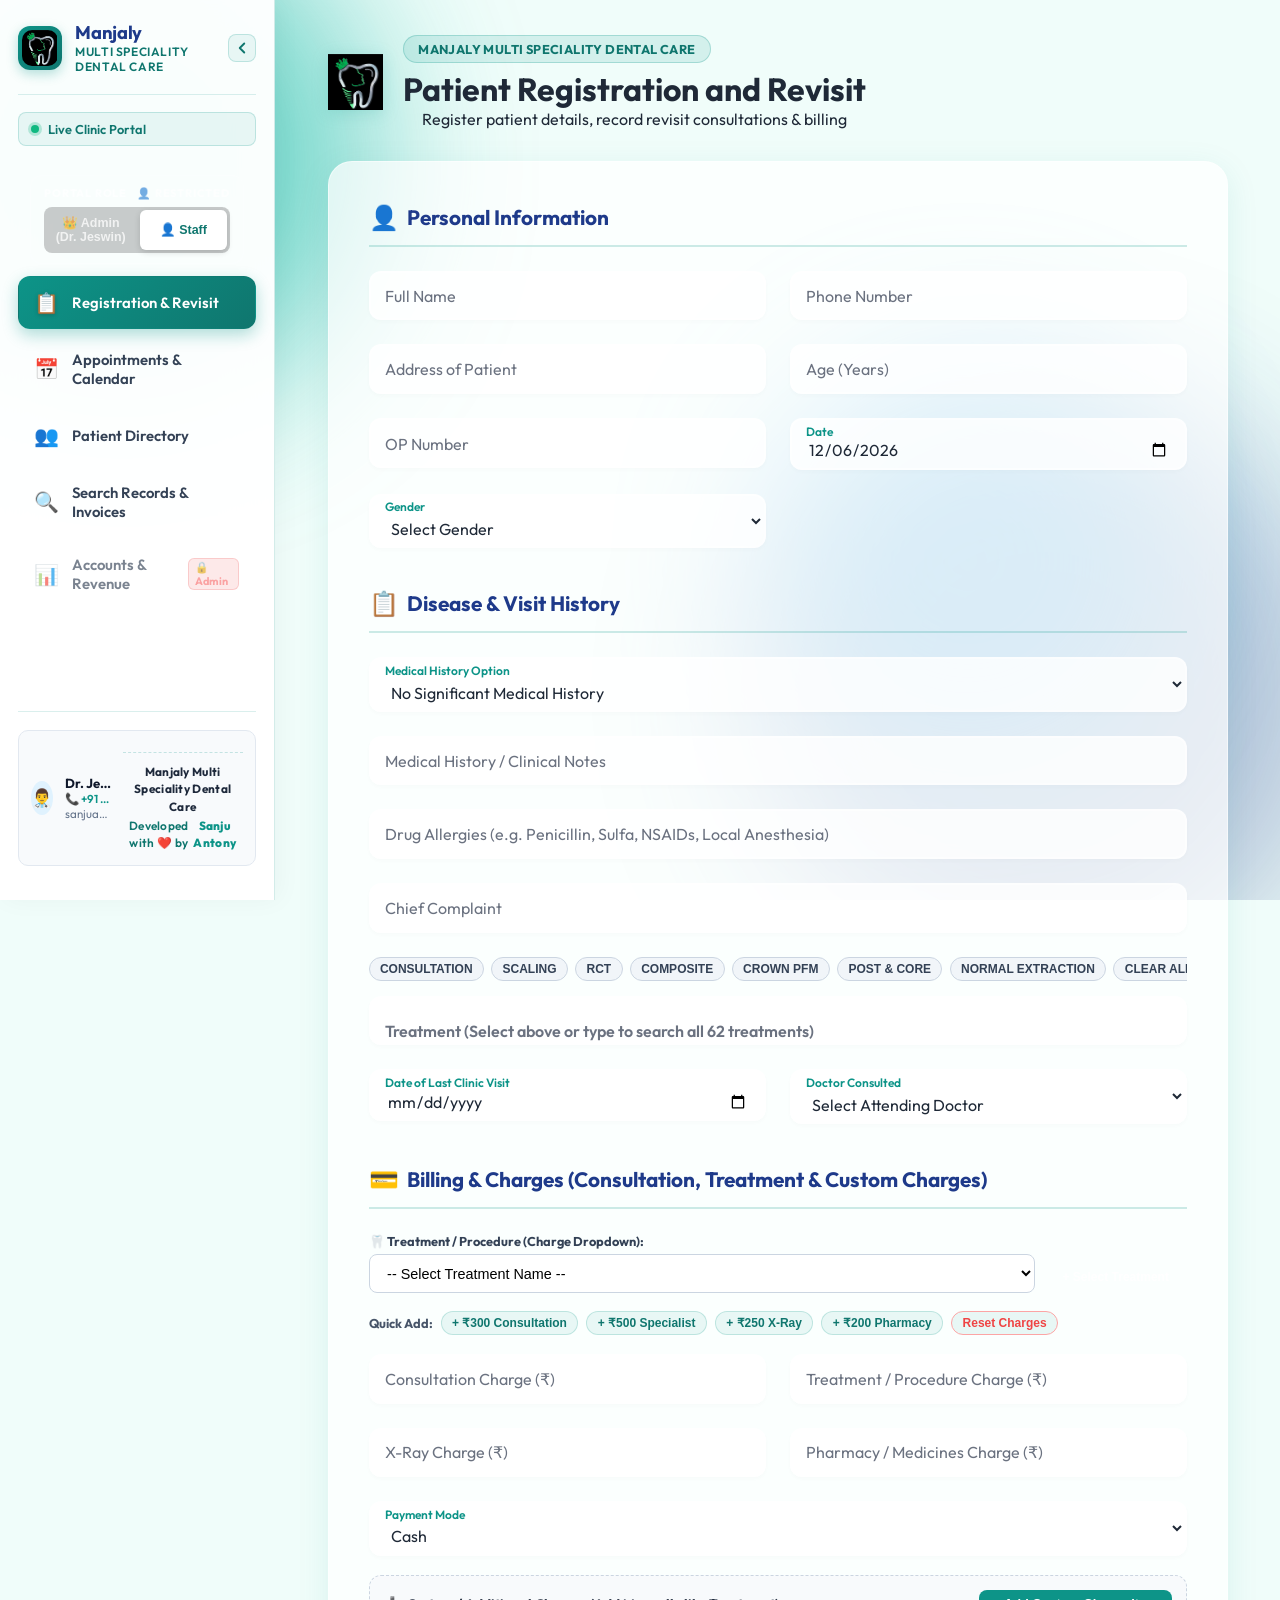
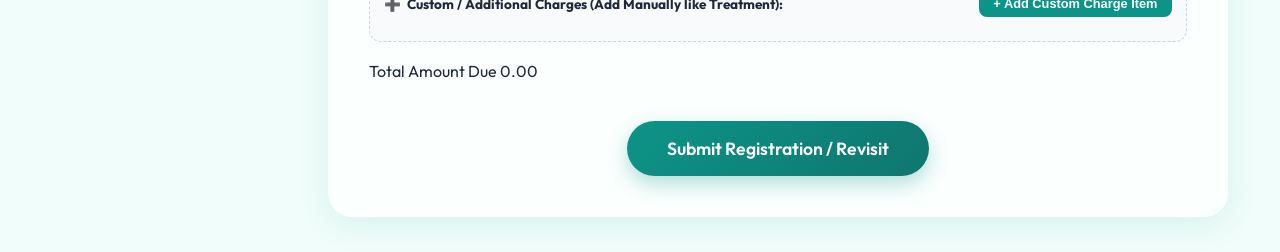
==== commit 9f26c65c: "feat: Charge dropdown contains only treatment names with charge in separate option" ====
--- a/index.html
+++ b/index.html
@@ -342,43 +342,77 @@
                 <div class="form-section">
                     <h2><span class="icon">💳</span> Billing & Charges (Consultation, Treatment & Custom Charges)</h2>
                     
-                    <!-- Dropdown for standard and custom charges -->
+                    <!-- Charge dropdown: only contains treatment names; charge is in another option -->
                     <div class="charge-select-row" style="margin-bottom: 1.1rem; display: flex; gap: 10px; flex-wrap: wrap; align-items: flex-end;">
                         <div style="flex: 1; min-width: 260px;">
                             <label for="chargeOptionSelect" style="display: block; font-size: 0.8rem; font-weight: 700; color: #334155; margin-bottom: 5px;">
-                                🎯 Charges Option (Dropdown Selection):
+                                🦷 Treatment / Procedure (Charge Dropdown):
                             </label>
                             <select id="chargeOptionSelect" style="width: 100%; padding: 0.6rem 0.85rem; border-radius: 8px; border: 1.5px solid #cbd5e1; font-size: 0.9rem; background: #fff;">
-                                <option value="" selected>-- Select a Charge / Procedure Option --</option>
-                                <optgroup label="🩺 Consultation Charges">
-                                    <option value="consultation:300">Doctor Consultation (₹300)</option>
-                                    <option value="consultation:500">Specialist Consultation (₹500)</option>
-                                    <option value="consultation:0">Free Consultation (₹0)</option>
-                                </optgroup>
-                                <optgroup label="🩻 Diagnostic & X-Ray">
-                                    <option value="xray:250">Dental Radiograph / IOPA (₹250)</option>
-                                    <option value="xray:500">OPG Panoramic X-Ray (₹500)</option>
-                                </optgroup>
-                                <optgroup label="💊 Pharmacy / Medicines">
-                                    <option value="pharmacy:200">Pharmacy Standard Pack (₹200)</option>
-                                    <option value="pharmacy:350">Extended Medicine Pack (₹350)</option>
-                                </optgroup>
-                                <optgroup label="🦷 Dental Procedures & Treatments">
-                                    <option value="treatment:SCALING:1000">SCALING & POLISHING (₹1,000)</option>
-                                    <option value="treatment:COMPOSITE:800">COMPOSITE RESTORATION / FILLING (₹800)</option>
-                                    <option value="treatment:RCT:2500">ROOT CANAL TREATMENT - RCT (₹2,500)</option>
-                                    <option value="treatment:NORMAL EXTRACTION:500">NORMAL EXTRACTION (₹500)</option>
-                                    <option value="treatment:DIFFICULT EXTRACTION:1500">DIFFICULT EXTRACTION (₹1,500)</option>
-                                    <option value="treatment:CROWN PFM:3000">CROWN PFM (₹3,000)</option>
-                                    <option value="treatment:POST & CORE:1500">POST & CORE (₹1,500)</option>
-                                    <option value="treatment:CLEAR ALIGNERS:35000">CLEAR ALIGNERS (₹35,000)</option>
-                                    <option value="treatment:BLEACHING:5000">BLEACHING / WHITENING (₹5,000)</option>
-                                </optgroup>
-                                <option value="manual">➕ Other / Add Custom Charge Manually...</option>
+                                <option value="" selected>-- Select Treatment Name --</option>
+                                <option value="POST & CORE">POST & CORE</option>
+                                <option value="CROWN METAL">CROWN METAL</option>
+                                <option value="CROWN PFM">CROWN PFM</option>
+                                <option value="CROWN PFZ">CROWN PFZ</option>
+                                <option value="EMAX CROWN, VENEER, INLAY">EMAX CROWN, VENEER, INLAY</option>
+                                <option value="CROWN REMOVAL">CROWN REMOVAL</option>
+                                <option value="ACRYLIC PARTIAL DENTURE">ACRYLIC PARTIAL DENTURE</option>
+                                <option value="FLEXIBLE PARTIAL DENTURE">FLEXIBLE PARTIAL DENTURE</option>
+                                <option value="COMPLETE DENTURE">COMPLETE DENTURE</option>
+                                <option value="FLEXIBLE">FLEXIBLE</option>
+                                <option value="BPS">BPS</option>
+                                <option value="SS CROWNS">SS CROWNS</option>
+                                <option value="SCALING">SCALING</option>
+                                <option value="GINGIVECTOMY">GINGIVECTOMY</option>
+                                <option value="SUBGINGIVAL SCALING/ CURETTAGE">SUBGINGIVAL SCALING/ CURETTAGE</option>
+                                <option value="GRAFT">GRAFT</option>
+                                <option value="DEPIGMENTATION">DEPIGMENTATION</option>
+                                <option value="PERIODONTAL FLAP">PERIODONTAL FLAP</option>
+                                <option value="SPLINTING">SPLINTING</option>
+                                <option value="LASER">LASER</option>
+                                <option value="PULPOTOMY/ PULPECTOMY">PULPOTOMY/ PULPECTOMY</option>
+                                <option value="PIT & FISSURE SEALANTS">PIT & FISSURE SEALANTS</option>
+                                <option value="FLUORIDE APPPLICATIONS">FLUORIDE APPPLICATIONS</option>
+                                <option value="SPACE MAINTAINERS">SPACE MAINTAINERS</option>
+                                <option value="PREFORMED ZIRCONIA">PREFORMED ZIRCONIA</option>
+                                <option value="BLEACHING">BLEACHING</option>
+                                <option value="DENTAL IMPLANTS">DENTAL IMPLANTS</option>
+                                <option value="REGISTRATION">REGISTRATION</option>
+                                <option value="CONSULTATION">CONSULTATION</option>
+                                <option value="SPECIALIST CONSULTATION">SPECIALIST CONSULTATION</option>
+                                <option value="DENTAL RADIOGRAPHS">DENTAL RADIOGRAPHS</option>
+                                <option value="GLASS IONOMER">GLASS IONOMER</option>
+                                <option value="AMALGAM">AMALGAM</option>
+                                <option value="COMPOSITE">COMPOSITE</option>
+                                <option value="RCT">RCT</option>
+                                <option value="RE RCT">RE RCT</option>
+                                <option value="MICROSCOPE RCT">MICROSCOPE RCT</option>
+                                <option value="APICECTOMY">APICECTOMY</option>
+                                <option value="MTA">MTA</option>
+                                <option value="DECIDUOUS TOOTH EXTRACTION">DECIDUOUS TOOTH EXTRACTION</option>
+                                <option value="NORMAL EXTRACTION">NORMAL EXTRACTION</option>
+                                <option value="DIFFICULT EXTRACTION">DIFFICULT EXTRACTION</option>
+                                <option value="3RD MOLAR">3RD MOLAR</option>
+                                <option value="CANINE IMPACTION">CANINE IMPACTION</option>
+                                <option value="INCISION AND DRAINAGE">INCISION AND DRAINAGE</option>
+                                <option value="VESTIBULOPLASTY">VESTIBULOPLASTY</option>
+                                <option value="ALVEOLOPLASTY">ALVEOLOPLASTY</option>
+                                <option value="OPERCULECTOMY">OPERCULECTOMY</option>
+                                <option value="FIXED ORTHODONTICS PREADJUSTED">FIXED ORTHODONTICS PREADJUSTED</option>
+                                <option value="FIXED ORTHODONTICS PREADJUSTED- TOOTH COLORED">FIXED ORTHODONTICS PREADJUSTED- TOOTH COLORED</option>
+                                <option value="FIXED- SELF LIGATING">FIXED- SELF LIGATING</option>
+                                <option value="HAWLEYS APPLIANCE- ACTIVE">HAWLEYS APPLIANCE- ACTIVE</option>
+                                <option value="RETENTION APPLIANCE- PASSIVE">RETENTION APPLIANCE- PASSIVE</option>
+                                <option value="FIXED LINGUAL RETAINERS">FIXED LINGUAL RETAINERS</option>
+                                <option value="VACCUFORM RETAINERS-">VACCUFORM RETAINERS-</option>
+                                <option value="ORAL SCREEN">ORAL SCREEN</option>
+                                <option value="MYO FUNCTIONAL FIXED">MYOFUNCTIONAL FIXED</option>
+                                <option value="MYOFUNCTIONAL REMOVABLE">MYOFUNCTIONAL REMOVABLE</option>
+                                <option value="CLEAR ALIGNERS">CLEAR ALIGNERS</option>
                             </select>
                         </div>
                         <button type="button" id="applyChargeOptionBtn" class="preset-chip" style="padding: 0.6rem 1.1rem; background: var(--primary-teal); color: white; border: none; font-weight: 700; border-radius: 8px; cursor: pointer;">
-                            + Apply Selected Charge
+                            + Select Treatment
                         </button>
                     </div>
 
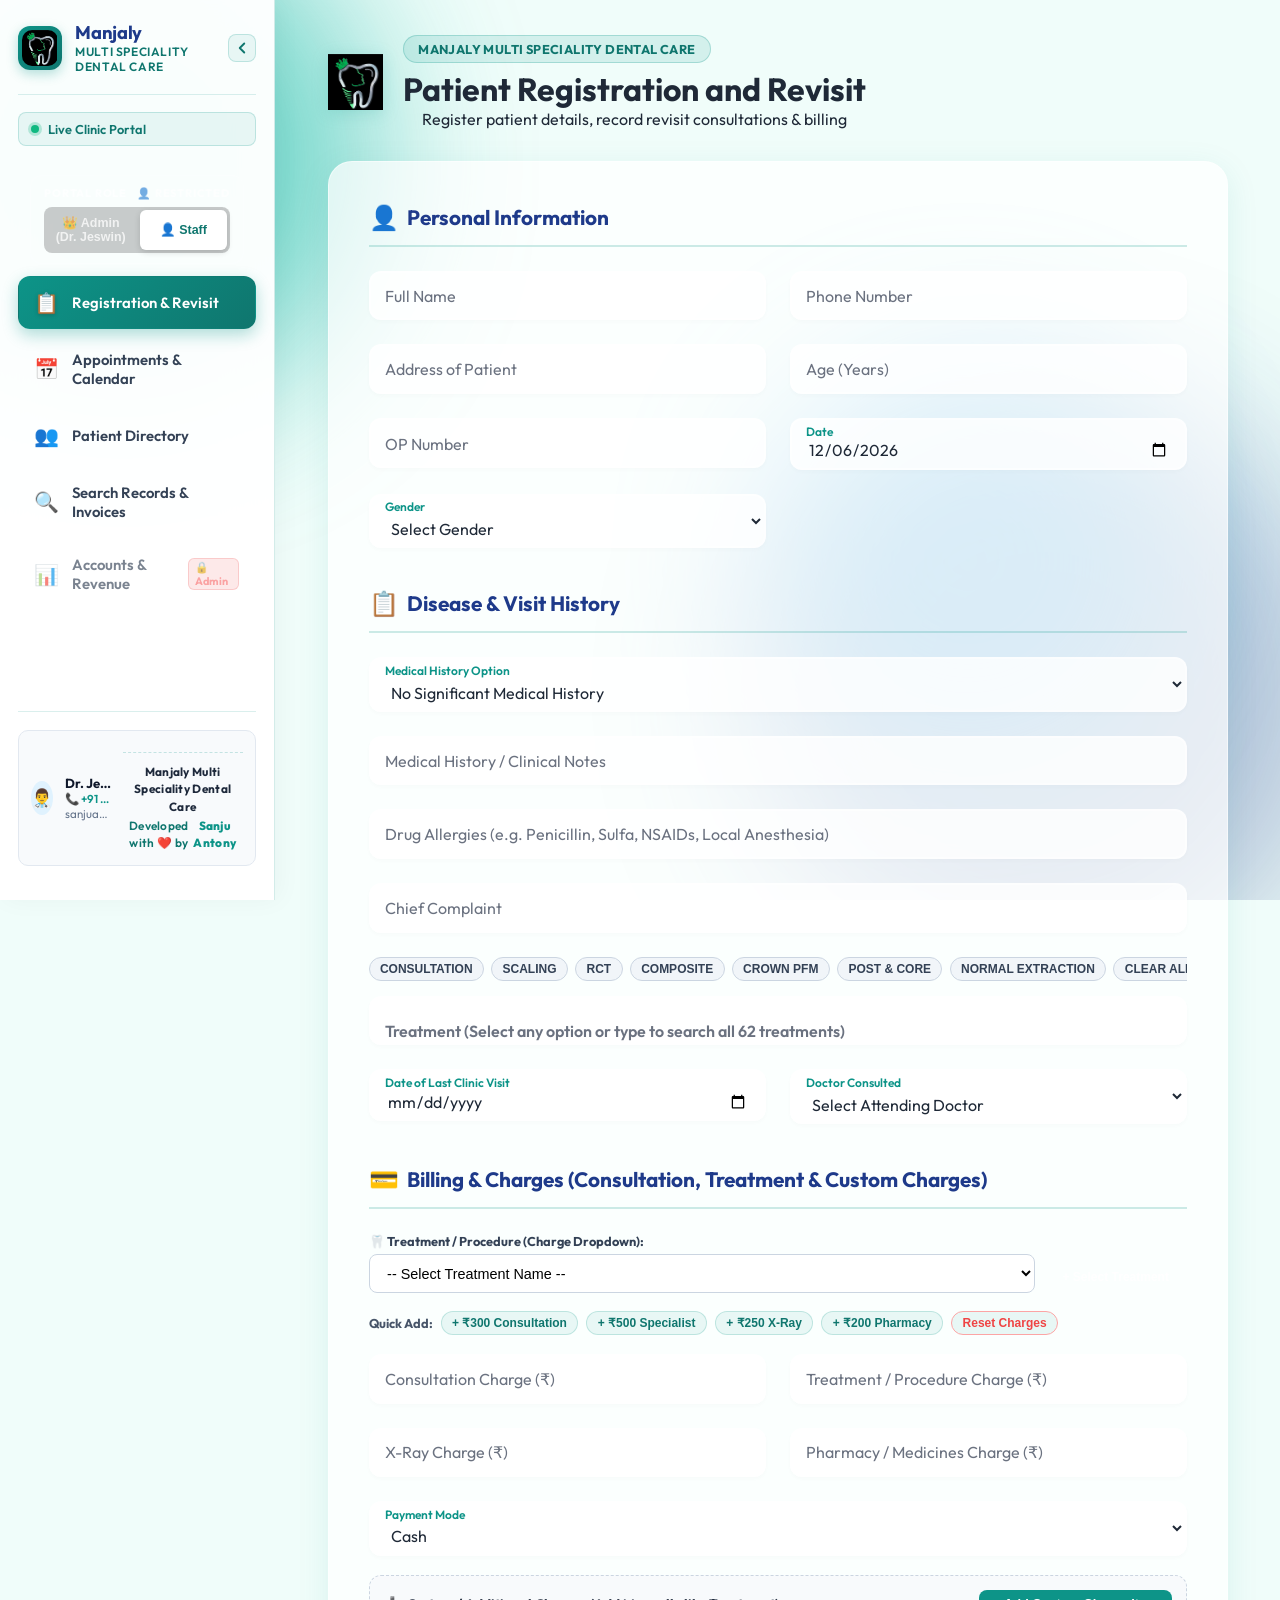
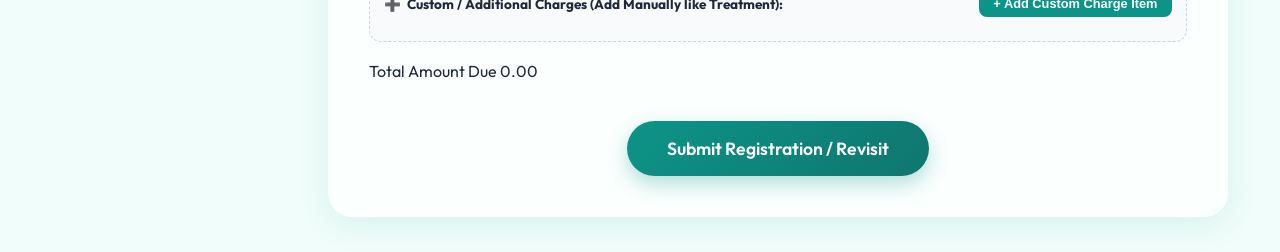
==== commit ae0cbaec: "feat: add select any option in treatments dropdown and sync appointments with manjalymdc@gmail.com G" ====
--- a/index.html
+++ b/index.html
@@ -154,6 +154,17 @@
                 <div class="form-section">
                     <h2><span class="icon">👤</span> Personal Information</h2>
                     
+                    <!-- Already Registered Patient Alert Banner -->
+                    <div id="alreadyRegisteredAlert" class="already-registered-alert" style="display: none;">
+                        <div class="alert-icon">⚠️</div>
+                        <div class="alert-body">
+                            <div class="alert-title">Already Registered Patient Detected</div>
+                            <div class="alert-desc">
+                                Patient is already registered. Suggested OP Number: <strong id="suggestedOpBadge" class="op-suggested-tag"></strong> (Auto-filled)
+                            </div>
+                        </div>
+                    </div>
+
                     <div class="input-grid">
                         <div class="input-group">
                             <input type="text" id="fullName" name="fullName" required placeholder=" ">
@@ -235,10 +246,11 @@
                                 <button type="button" class="treatment-chip" data-treatment="POST & CORE">POST & CORE</button>
                                 <button type="button" class="treatment-chip" data-treatment="NORMAL EXTRACTION">NORMAL EXTRACTION</button>
                                 <button type="button" class="treatment-chip" data-treatment="CLEAR ALIGNERS">CLEAR ALIGNERS</button>
+                                <button type="button" class="treatment-chip" data-treatment="SELECT ANY OPTION / OTHER">OTHER / ANY OPTION</button>
                             </div>
                             <div class="treatment-suggest-wrap">
                                 <input type="text" id="treatmentInput" name="treatment" placeholder=" " autocomplete="off" list="treatmentsDatalist">
-                                <label for="treatmentInput" class="active-label">Treatment (Select above or type to search all 62 treatments)</label>
+                                <label for="treatmentInput" class="active-label">Treatment (Select any option or type to search all 62 treatments)</label>
                                 <div id="regTreatmentDropdown" class="treatment-suggest-dropdown" style="display: none;"></div>
                             </div>
                             <!-- Hidden inputs for backward compatibility -->
@@ -246,6 +258,9 @@
                             <input type="hidden" id="customTreatment" name="customTreatment" value="">
                         </div>
                         <datalist id="treatmentsDatalist">
+                            <option value="SELECT ANY OPTION / OTHER">
+                            <option value="GENERAL CONSULTATION / CHECKUP">
+                            <option value="OTHER / ANY TREATMENT">
                             <option value="POST & CORE">
                             <option value="CROWN METAL">
                             <option value="CROWN PFM">
--- a/style.css
+++ b/style.css
@@ -236,6 +236,55 @@
 
 .form-section .icon {
     font-size: 1.5rem;
+}
+
+.already-registered-alert {
+    display: flex;
+    align-items: center;
+    gap: 0.9rem;
+    background: #ecfdf5;
+    border: 1.5px solid #10b981;
+    border-radius: 12px;
+    padding: 0.85rem 1.2rem;
+    margin-bottom: 1.25rem;
+    box-shadow: 0 4px 12px rgba(16, 185, 129, 0.12);
+    animation: fadeIn 0.3s ease-in-out;
+}
+
+.already-registered-alert .alert-icon {
+    font-size: 1.5rem;
+    line-height: 1;
+    flex-shrink: 0;
+}
+
+.already-registered-alert .alert-body {
+    flex: 1;
+}
+
+.already-registered-alert .alert-title {
+    font-weight: 700;
+    color: #065f46;
+    font-size: 0.95rem;
+    margin-bottom: 0.2rem;
+    letter-spacing: 0.2px;
+}
+
+.already-registered-alert .alert-desc {
+    color: #047857;
+    font-size: 0.88rem;
+    line-height: 1.4;
+}
+
+.op-suggested-tag {
+    display: inline-block;
+    background: #0f766e;
+    color: #ffffff;
+    padding: 0.18rem 0.6rem;
+    border-radius: 6px;
+    font-weight: 700;
+    letter-spacing: 0.5px;
+    margin: 0 0.25rem;
+    box-shadow: 0 2px 4px rgba(15, 118, 110, 0.2);
 }
 
 .input-grid {
@@ -5193,5 +5242,118 @@
     text-decoration: underline;
 }
 
-
-
+/* --- Registered Patient Suggestions for Appointment Form --- */
+.patient-suggest-wrap {
+    position: relative;
+    width: 100%;
+}
+.patient-suggest-dropdown {
+    position: absolute;
+    top: 100%;
+    left: 0;
+    right: 0;
+    max-height: 260px;
+    overflow-y: auto;
+    background: #ffffff;
+    border: 1.5px solid #0d9488;
+    border-top: none;
+    border-radius: 0 0 10px 10px;
+    box-shadow: 0 14px 28px rgba(13, 148, 136, 0.15), 0 8px 16px rgba(0, 0, 0, 0.08);
+    z-index: 1050;
+}
+.patient-suggest-item {
+    padding: 0.65rem 0.95rem;
+    font-size: 0.88rem;
+    color: #1e293b;
+    cursor: pointer;
+    border-bottom: 1px solid #f1f5f9;
+    display: flex;
+    justify-content: space-between;
+    align-items: center;
+    gap: 0.75rem;
+    transition: background 0.12s ease;
+}
+.patient-suggest-item:hover,
+.patient-suggest-item.highlighted {
+    background: #f0fdfa;
+    color: #0f766e;
+}
+.patient-suggest-item mark {
+    background: transparent;
+    color: #0d9488;
+    font-weight: 700;
+    text-decoration: underline;
+}
+.patient-suggest-main {
+    display: flex;
+    flex-direction: column;
+    gap: 2px;
+}
+.patient-suggest-name {
+    font-weight: 600;
+    color: #0f172a;
+}
+.patient-suggest-phone {
+    font-size: 0.78rem;
+    color: #64748b;
+}
+.patient-suggest-meta {
+    display: flex;
+    align-items: center;
+    gap: 0.5rem;
+}
+.patient-suggest-op {
+    background: #ccfbf1;
+    color: #0f766e;
+    padding: 2px 7px;
+    border-radius: 6px;
+    font-weight: 700;
+    font-size: 0.72rem;
+    letter-spacing: 0.3px;
+    white-space: nowrap;
+}
+.registered-patient-pill {
+    grid-column: 1 / -1;
+    display: flex;
+    align-items: center;
+    gap: 0.65rem;
+    background: linear-gradient(135deg, #ecfdf5 0%, #d1fae5 100%);
+    border: 1.5px solid #34d399;
+    color: #065f46;
+    padding: 0.6rem 1rem;
+    border-radius: 8px;
+    font-size: 0.88rem;
+    font-weight: 500;
+    animation: fadeIn 0.25s ease-in-out;
+}
+.registered-patient-pill .pill-icon {
+    display: inline-flex;
+    align-items: center;
+    justify-content: center;
+    width: 20px;
+    height: 20px;
+    background: #10b981;
+    color: #ffffff;
+    border-radius: 50%;
+    font-size: 0.72rem;
+    font-weight: 800;
+}
+.registered-patient-pill strong {
+    font-weight: 700;
+    color: #047857;
+}
+.btn-clear-suggested {
+    margin-left: auto;
+    background: none;
+    border: none;
+    color: #047857;
+    font-size: 1.3rem;
+    cursor: pointer;
+    padding: 0 4px;
+    line-height: 1;
+    opacity: 0.7;
+    transition: opacity 0.15s;
+}
+.btn-clear-suggested:hover {
+    opacity: 1;
+}
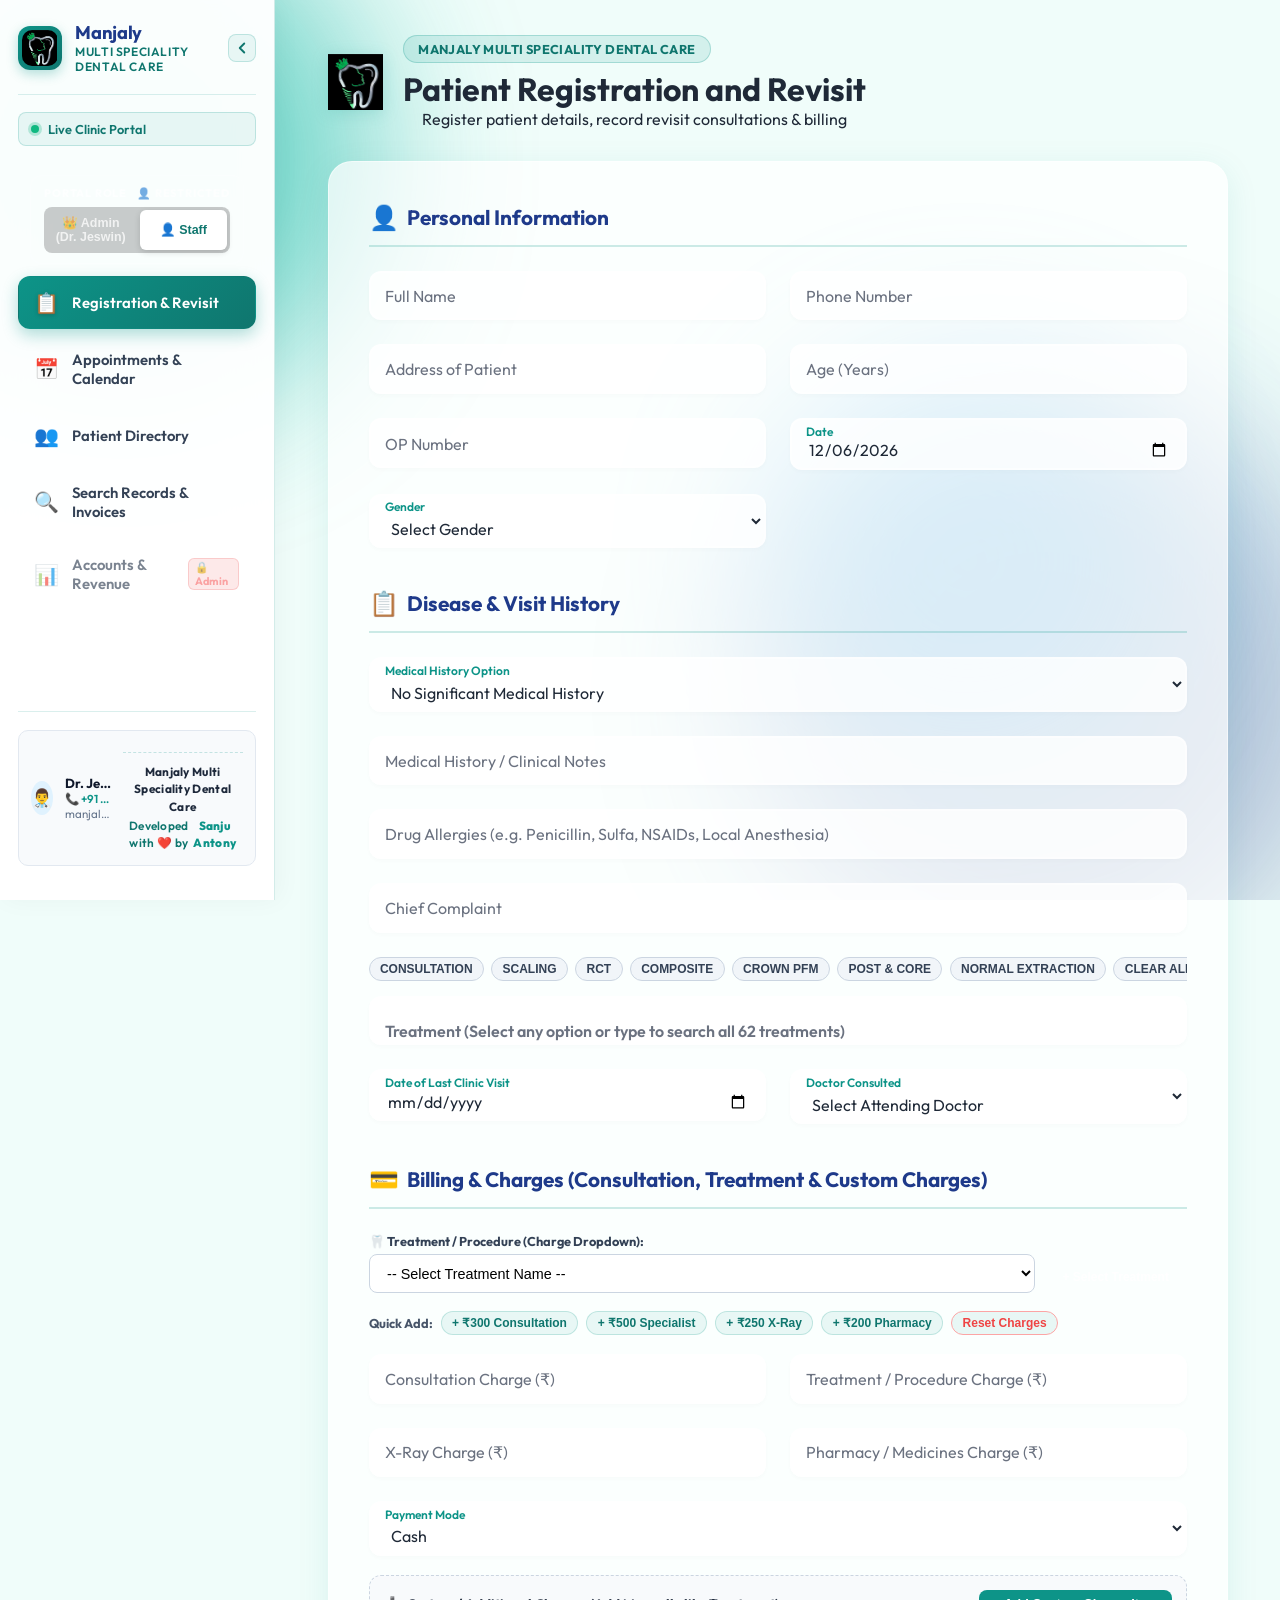
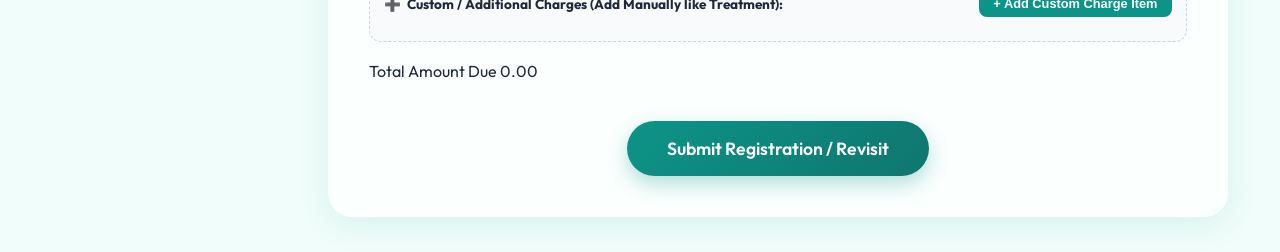
==== commit 8f914ead: "fix: sync appointments to phone connected Google Calendar, preserve registered patient OP numbers, a" ====
--- a/index.html
+++ b/index.html
@@ -78,7 +78,7 @@
                     <div class="doctor-meta-info">
                         <div class="doc-name">Dr. Jeswin (Owner &amp; Admin)</div>
                         <div class="doc-phone"><a href="tel:9072467117" style="color: inherit; text-decoration: none;">📞 +91 9072467117</a> / <a href="tel:6238497517" style="color: inherit; text-decoration: none;">+91 6238497517</a></div>
-                        <div class="doc-email">sanjuantony01@gmail.com</div>
+                        <div class="doc-email">manjalymdc@gmail.com</div>
                     </div>
                 <div class="sidebar-brand-credit">
                     <div class="credit-clinic-name">Manjaly Multi Speciality Dental Care</div>
